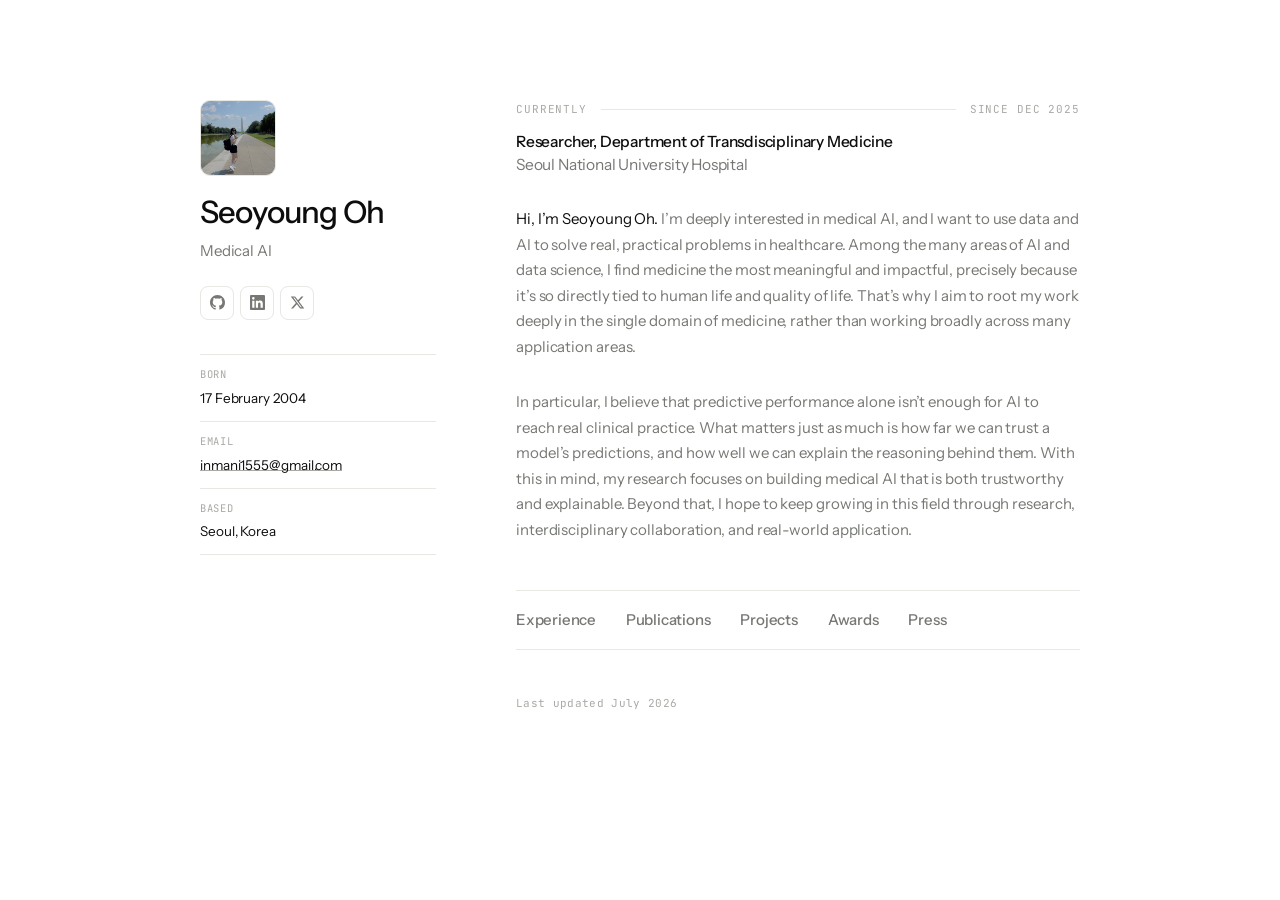
==== index.html @ 1f2a4151 "assets" ====
<!DOCTYPE html>
<html lang="en">
<head>
<meta charset="utf-8" />
<meta name="viewport" content="width=device-width, initial-scale=1" />
<title>Seoyoung Oh — Medical AI</title>
<meta name="description" content="Seoyoung Oh — Researcher in the Department of Transdisciplinary Medicine at Seoul National University Hospital, working on Healthcare and Medical AI." />
<meta name="author" content="Seoyoung Oh" />
<meta name="color-scheme" content="light dark" />
<meta name="theme-color" content="#FFFFFF" media="(prefers-color-scheme: light)" />
<meta name="theme-color" content="#0C0D0C" media="(prefers-color-scheme: dark)" />

<meta property="og:type" content="profile" />
<meta property="og:title" content="Seoyoung Oh — Medical AI" />
<meta property="og:description" content="Researcher in Transdisciplinary Medicine at Seoul National University Hospital, working on Healthcare and Medical AI." />
<meta property="og:locale" content="en_US" />
<meta name="twitter:card" content="summary" />
<meta name="twitter:title" content="Seoyoung Oh — Medical AI" />
<meta name="twitter:description" content="Researcher in Transdisciplinary Medicine at Seoul National University Hospital, working on Healthcare and Medical AI." />

<link rel="icon" href="data:image/svg+xml,%3Csvg%20xmlns='http://www.w3.org/2000/svg'%20viewBox='0%200%2032%2032'%3E%3Crect%20width='32'%20height='32'%20rx='7'%20fill='%230C0D0C'/%3E%3Ctext%20x='16'%20y='22'%20font-family='system-ui,sans-serif'%20font-size='15'%20font-weight='600'%20fill='%23EDEEEC'%20text-anchor='middle'%3ESO%3C/text%3E%3C/svg%3E" />
<link rel="preconnect" href="https://fonts.googleapis.com">
<link rel="preconnect" href="https://fonts.gstatic.com" crossorigin>
<link href="https://fonts.googleapis.com/css2?family=Instrument+Sans:wght@400;500&family=JetBrains+Mono:wght@400&display=swap" rel="stylesheet">
<link rel="stylesheet" href="assets/css/base.css">
<link rel="stylesheet" href="assets/css/home.css">
</head>
<body>

<main class="page">

  <aside class="side">
    <div class="identity fade">
      <img class="avatar" src="assets/img/profile.jpg" alt="Seoyoung Oh" width="76" height="76"
           decoding="async"
           onerror="this.onerror=null;this.replaceWith(Object.assign(document.createElement('div'),{className:'avatar mono',textContent:'SO',role:'img','ariaLabel':'Seoyoung Oh'}))" />
      <div class="who">
        <h1>Seoyoung Oh</h1>
        <p class="role">Medical AI</p>
      </div>
    </div>

    <div class="icons fade">
      <a href="https://github.com/5seoyoung" aria-label="GitHub">
        <svg viewBox="0 0 16 16" aria-hidden="true"><path d="M8 0C3.58 0 0 3.58 0 8c0 3.54 2.29 6.53 5.47 7.59.4.07.55-.17.55-.38 0-.19-.01-.82-.01-1.49-2.01.37-2.53-.49-2.69-.94-.09-.23-.48-.94-.82-1.13-.28-.15-.68-.52-.01-.53.63-.01 1.08.58 1.23.82.72 1.21 1.87.87 2.33.66.07-.52.28-.87.51-1.07-1.78-.2-3.64-.89-3.64-3.95 0-.87.31-1.59.82-2.15-.08-.2-.36-1.02.08-2.12 0 0 .67-.21 2.2.82.64-.18 1.32-.27 2-.27.68 0 1.36.09 2 .27 1.53-1.04 2.2-.82 2.2-.82.44 1.1.16 1.92.08 2.12.51.56.82 1.27.82 2.15 0 3.07-1.87 3.75-3.65 3.95.29.25.54.73.54 1.48 0 1.07-.01 1.93-.01 2.2 0 .21.15.46.55.38A8.01 8.01 0 0 0 16 8c0-4.42-3.58-8-8-8Z"/></svg>
      </a>
      <a href="https://www.linkedin.com/in/5seo0/" aria-label="LinkedIn">
        <svg viewBox="0 0 24 24" aria-hidden="true"><path d="M20.45 20.45h-3.56v-5.57c0-1.33-.02-3.04-1.85-3.04-1.85 0-2.14 1.45-2.14 2.94v5.67H9.35V9h3.41v1.56h.05c.48-.9 1.63-1.85 3.36-1.85 3.6 0 4.27 2.37 4.27 5.45v6.29ZM5.34 7.43a2.06 2.06 0 1 1 0-4.12 2.06 2.06 0 0 1 0 4.12ZM7.12 20.45H3.55V9h3.57v11.45ZM22.22 0H1.77C.79 0 0 .77 0 1.72v20.56C0 23.23.79 24 1.77 24h20.45c.98 0 1.78-.77 1.78-1.72V1.72C24 .77 23.2 0 22.22 0Z"/></svg>
      </a>
      <a href="https://x.com/5seo0_oh" aria-label="X">
        <svg viewBox="0 0 24 24" aria-hidden="true"><path d="M18.244 2.25h3.308l-7.227 8.26 8.502 11.24H16.17l-5.214-6.817L4.99 21.75H1.68l7.73-8.835L1.254 2.25H8.08l4.713 6.231 5.45-6.231Zm-1.161 17.52h1.833L7.084 4.126H5.117l11.966 15.644Z"/></svg>
      </a>
    </div>

    <dl class="details fade">
      <div><dt>Born</dt><dd>17 February 2004</dd></div>
      <div><dt>Email</dt><dd><a href="mailto:inmani1555@gmail.com">inmani1555@gmail.com</a></dd></div>
      <div><dt>Based</dt><dd>Seoul, Korea</dd></div>
    </dl>
  </aside>

  <div class="content">

  <div class="now fade">
    <div class="now-top">
      <span class="label">Currently</span>
      <span class="leader" aria-hidden="true"></span>
      <span class="when">Since Dec 2025</span>
    </div>
    <p class="now-body">
      <span class="title">Researcher, Department of Transdisciplinary Medicine</span>
      <span class="org">Seoul National University Hospital</span>
    </p>
  </div>

  <p class="bio fade"><span class="opening">Hi, I’m Seoyoung Oh.</span> I’m deeply interested in medical AI, and I want to use data and AI to solve real, practical problems in healthcare. Among the many areas of AI and data science, I find medicine the most meaningful and impactful, precisely because it’s so directly tied to human life and quality of life. That’s why I aim to root my work deeply in the single domain of medicine, rather than working broadly across many application areas.</p>

  <p class="bio fade">In particular, I believe that predictive performance alone isn’t enough for AI to reach real clinical practice. What matters just as much is how far we can trust a model’s predictions, and how well we can explain the reasoning behind them. With this in mind, my research focuses on building medical AI that is both trustworthy and explainable. Beyond that, I hope to keep growing in this field through research, interdisciplinary collaboration, and real-world application.</p>

  <nav class="sections fade">
    <a class="sec" href="experience.html">Experience</a>
    <a class="sec" href="publications.html">Publications</a>
    <a class="sec" href="projects.html">Projects</a>
    <a class="sec" href="awards.html">Awards</a>
    <a class="sec" href="press.html">Press</a>
  </nav>

  <footer class="fade">
    <span>Last updated July 2026</span>
  </footer>

  </div>

</main>

</body>
</html>
---- assets/css/base.css ----
/* ==========================================================================
   base.css — shared foundation for every page
   Design tokens (colours, fonts), reset, page layout, footer, animations.
   Change a colour or font HERE and it updates the whole site.
   ========================================================================== */

:root {
  --bg: #FFFFFF;
  --tint: #F6F6F5;
  --ink: #0C0D0C;
  --soft: #767873;
  --faint: #A8AAA5;
  --rule: #E7E7E4;

  --sans: "Instrument Sans", ui-sans-serif, system-ui, sans-serif;
  --mono: "JetBrains Mono", ui-monospace, SFMono-Regular, monospace;
}

@media (prefers-color-scheme: dark) {
  :root {
    --bg: #0C0D0C;
    --tint: #171917;
    --ink: #EDEEEC;
    --soft: #8D8F8A;
    --faint: #5C5E5A;
    --rule: #232522;
  }
}

* { box-sizing: border-box; }
html { -webkit-font-smoothing: antialiased; -moz-osx-font-smoothing: grayscale; }

body {
  margin: 0;
  background: var(--bg);
  color: var(--ink);
  font-family: var(--sans);
  font-size: 15px;
  line-height: 1.7;
  letter-spacing: -0.006em;
}

a { color: inherit; text-decoration: none; }
::selection { background: var(--ink); color: var(--bg); }

/* ---------- page layout ---------- */

.page {
  max-width: 960px;
  margin: 0 auto;
  padding: 100px 40px 72px;
  display: grid;
  grid-template-columns: 236px 1fr;
  gap: 80px;
  align-items: start;
}

.side { position: sticky; top: 100px; }
.content { min-width: 0; }

/* ---------- footer ---------- */

footer {
  margin-top: 44px;
  font-family: var(--mono);
  font-size: 11px;
  color: var(--faint);
  letter-spacing: 0.03em;
}

/* ---------- load-in animation ---------- */

.fade { opacity: 0; animation: in 700ms cubic-bezier(.22,.61,.36,1) forwards; }
.fade:nth-child(1) { animation-delay: 40ms; }
.fade:nth-child(2) { animation-delay: 90ms; }
.fade:nth-child(3) { animation-delay: 140ms; }
.fade:nth-child(4) { animation-delay: 190ms; }
.fade:nth-child(5) { animation-delay: 240ms; }
.fade:nth-child(6) { animation-delay: 290ms; }
.fade:nth-child(7) { animation-delay: 340ms; }
.fade:nth-child(8) { animation-delay: 390ms; }

@keyframes in { from { opacity: 0; transform: translateY(5px); } to { opacity: 1; transform: none; } }

@media (prefers-reduced-motion: reduce) {
  .fade { animation: none; opacity: 1; }
  * { transition-duration: 1ms !important; }
}

/* ---------- responsive: collapse to single column ---------- */

@media (max-width: 860px) {
  .page {
    grid-template-columns: 1fr;
    gap: 0;
    padding: 72px 26px 56px;
    max-width: 620px;
  }
  .side {
    position: static;
    margin-bottom: 40px;
  }
}

@media (max-width: 560px) {
  .page { padding: 56px 22px 52px; }
}
---- assets/css/home.css ----
/* ==========================================================================
   home.css — styles unique to the home page (index.html)
   Loads AFTER base.css.
   ========================================================================== */

/* ---------- identity ---------- */

.identity {
  display: flex;
  flex-direction: column;
  align-items: flex-start;
  gap: 20px;
  min-width: 0;
}

.avatar {
  width: 76px;
  height: 76px;
  flex: none;
  border-radius: 10px;
  object-fit: cover;
  /* full-body photo: bias the crop downward so feet show, not the sky */
  object-position: 50% 88%;
  background: var(--tint);
  border: 1px solid var(--rule);
  display: block;
}

.avatar.mono {
  display: grid;
  place-items: center;
  font-size: 27px;
  font-weight: 500;
  letter-spacing: -0.02em;
  color: var(--soft);
  user-select: none;
}

.who { min-width: 0; }

h1 {
  font-size: 31px;
  font-weight: 500;
  letter-spacing: -0.03em;
  line-height: 1.08;
  margin: 0;
  text-wrap: balance;
}

.role {
  margin: 9px 0 0;
  font-size: 15px;
  color: var(--soft);
  letter-spacing: -0.01em;
}

/* ---------- social icons ---------- */

.icons {
  display: flex;
  gap: 6px;
  flex: none;
  margin-top: 22px;
}

.icons a {
  width: 34px;
  height: 34px;
  display: grid;
  place-items: center;
  border: 1px solid var(--rule);
  border-radius: 8px;
  color: var(--soft);
  transition: color 150ms ease, border-color 150ms ease, background 150ms ease;
}

.icons a:hover {
  color: var(--ink);
  border-color: var(--ink);
  background: var(--tint);
}

.icons a:focus-visible { outline: 2px solid var(--ink); outline-offset: 2px; }
.icons svg { width: 15px; height: 15px; fill: currentColor; display: block; }

/* ---------- bio ---------- */

.bio {
  margin: 30px 0 0;
  color: var(--soft);
  text-wrap: pretty;
}

.bio .opening { color: var(--ink); }

/* ---------- currently / affiliation ---------- */

.now { margin: 0; }

.now-top {
  display: flex;
  align-items: center;
  gap: 14px;
}

.now-top .label,
.now-top .when {
  font-family: var(--mono);
  font-size: 11px;
  letter-spacing: 0.08em;
  text-transform: uppercase;
  color: var(--faint);
  white-space: nowrap;
}

.now-top .leader {
  flex: 1;
  height: 1px;
  background: var(--rule);
}

.now-body {
  margin: 11px 0 0;
  font-size: 15.5px;
  line-height: 1.5;
  letter-spacing: -0.012em;
}

.now-body .title { font-weight: 500; }
.now-body .org { display: block; color: var(--soft); }

/* ---------- section nav ---------- */

.sections {
  margin: 48px 0 0;
  padding: 16px 0;
  border-top: 1px solid var(--rule);
  border-bottom: 1px solid var(--rule);
  display: flex;
  flex-wrap: wrap;
  gap: 8px 30px;
}

.sec {
  font-size: 15px;
  font-weight: 500;
  letter-spacing: -0.014em;
  color: var(--soft);
  background-image: linear-gradient(var(--ink), var(--ink));
  background-repeat: no-repeat;
  background-position: 0 100%;
  background-size: 0% 1px;
  transition: color 150ms ease, background-size 240ms cubic-bezier(.22,.61,.36,1);
}

.sec:hover { color: var(--ink); background-size: 100% 1px; }
.sec:focus-visible { outline: 2px solid var(--ink); outline-offset: 3px; }

/* ---------- details list ---------- */

.details {
  margin: 34px 0 0;
  font-size: 13.5px;
}

.details > div {
  padding: 11px 0;
  border-top: 1px solid var(--rule);
}
.details > div:last-child { border-bottom: 1px solid var(--rule); }

.details dt {
  font-family: var(--mono);
  font-size: 10.5px;
  letter-spacing: 0.06em;
  text-transform: uppercase;
  color: var(--faint);
}

.details dd {
  margin: 3px 0 0;
  color: var(--ink);
}

.details dd .note { color: var(--faint); }

.details dd a {
  background-image: linear-gradient(var(--faint), var(--faint));
  background-repeat: no-repeat;
  background-position: 0 92%;
  background-size: 100% 1px;
  transition: background-size 180ms ease;
}
.details dd a:hover { background-size: 0% 1px; }

/* ---------- responsive ---------- */

@media (max-width: 860px) {
  .side { padding-bottom: 36px; border-bottom: 1px solid var(--rule); }
  .identity { flex-direction: row; align-items: center; gap: 16px; }
  .avatar { width: 64px; height: 64px; }
  .avatar.mono { font-size: 23px; }
  h1 { font-size: 30px; }
  .icons { margin-top: 22px; }
  .details { max-width: 360px; }
}

@media (max-width: 560px) {
  h1 { font-size: 28px; }
  .avatar { width: 58px; height: 58px; }
  .sections { gap: 8px 22px; }
}
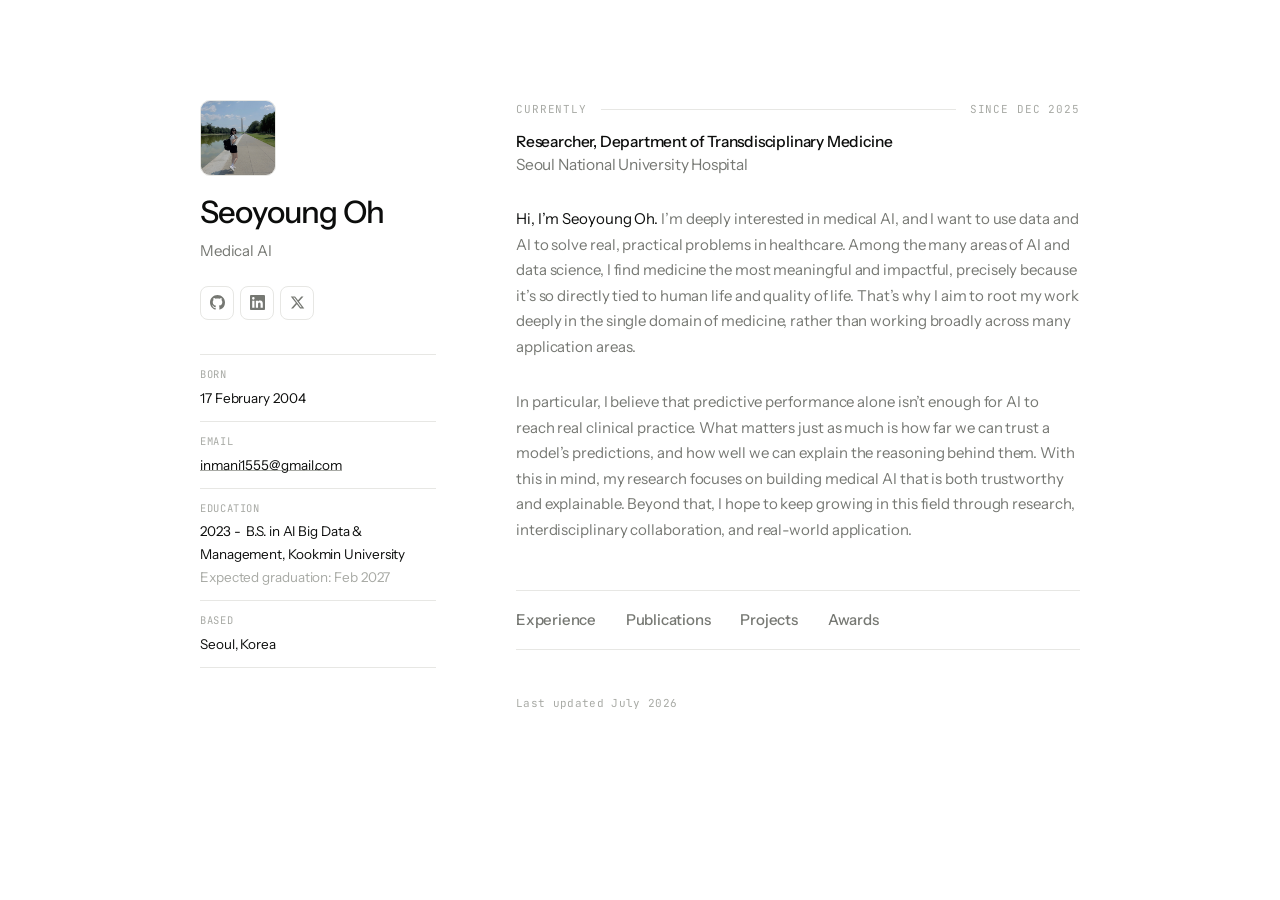
==== commit 57bc9e92: "assets_css" ====
--- a/index.html
+++ b/index.html
@@ -3,19 +3,19 @@
 <head>
 <meta charset="utf-8" />
 <meta name="viewport" content="width=device-width, initial-scale=1" />
-<title>Seoyoung Oh — Medical AI</title>
-<meta name="description" content="Seoyoung Oh — Researcher in the Department of Transdisciplinary Medicine at Seoul National University Hospital, working on Healthcare and Medical AI." />
+<title>Seoyoung Oh - Medical AI</title>
+<meta name="description" content="Seoyoung Oh - Researcher in the Department of Transdisciplinary Medicine at Seoul National University Hospital, working on Healthcare and Medical AI." />
 <meta name="author" content="Seoyoung Oh" />
 <meta name="color-scheme" content="light dark" />
 <meta name="theme-color" content="#FFFFFF" media="(prefers-color-scheme: light)" />
 <meta name="theme-color" content="#0C0D0C" media="(prefers-color-scheme: dark)" />
 
 <meta property="og:type" content="profile" />
-<meta property="og:title" content="Seoyoung Oh — Medical AI" />
+<meta property="og:title" content="Seoyoung Oh - Medical AI" />
 <meta property="og:description" content="Researcher in Transdisciplinary Medicine at Seoul National University Hospital, working on Healthcare and Medical AI." />
 <meta property="og:locale" content="en_US" />
 <meta name="twitter:card" content="summary" />
-<meta name="twitter:title" content="Seoyoung Oh — Medical AI" />
+<meta name="twitter:title" content="Seoyoung Oh - Medical AI" />
 <meta name="twitter:description" content="Researcher in Transdisciplinary Medicine at Seoul National University Hospital, working on Healthcare and Medical AI." />
 
 <link rel="icon" href="data:image/svg+xml,%3Csvg%20xmlns='http://www.w3.org/2000/svg'%20viewBox='0%200%2032%2032'%3E%3Crect%20width='32'%20height='32'%20rx='7'%20fill='%230C0D0C'/%3E%3Ctext%20x='16'%20y='22'%20font-family='system-ui,sans-serif'%20font-size='15'%20font-weight='600'%20fill='%23EDEEEC'%20text-anchor='middle'%3ESO%3C/text%3E%3C/svg%3E" />
@@ -55,6 +55,7 @@
     <dl class="details fade">
       <div><dt>Born</dt><dd>17 February 2004</dd></div>
       <div><dt>Email</dt><dd><a href="mailto:inmani1555@gmail.com">inmani1555@gmail.com</a></dd></div>
+      <div><dt>Education</dt><dd>2023 - &nbsp;B.S. in AI Big Data &amp; Management, Kookmin University<br><span class="note">Expected graduation: Feb 2027</span></dd></div>
       <div><dt>Based</dt><dd>Seoul, Korea</dd></div>
     </dl>
   </aside>
@@ -82,7 +83,6 @@
     <a class="sec" href="publications.html">Publications</a>
     <a class="sec" href="projects.html">Projects</a>
     <a class="sec" href="awards.html">Awards</a>
-    <a class="sec" href="press.html">Press</a>
   </nav>
 
   <footer class="fade">
--- a/assets/css/base.css
+++ b/assets/css/base.css
@@ -1,5 +1,5 @@
 /* ==========================================================================
-   base.css — shared foundation for every page
+   base.css - shared foundation for every page
    Design tokens (colours, fonts), reset, page layout, footer, animations.
    Change a colour or font HERE and it updates the whole site.
    ========================================================================== */
--- a/assets/css/home.css
+++ b/assets/css/home.css
@@ -1,5 +1,5 @@
 /* ==========================================================================
-   home.css — styles unique to the home page (index.html)
+   home.css - styles unique to the home page (index.html)
    Loads AFTER base.css.
    ========================================================================== */
 
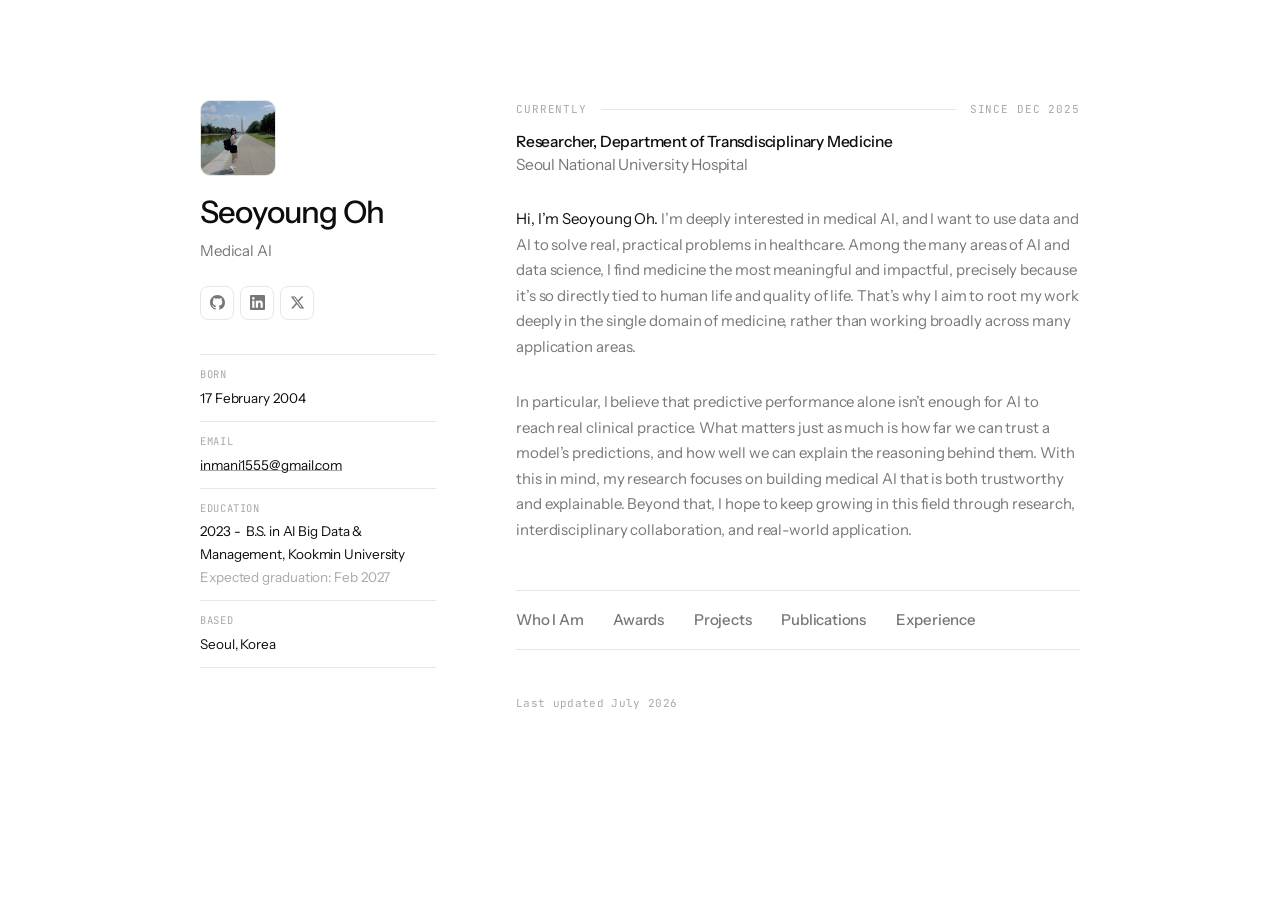
==== commit 4141db96: "html set" ====
--- a/index.html
+++ b/index.html
@@ -79,10 +79,11 @@
   <p class="bio fade">In particular, I believe that predictive performance alone isn’t enough for AI to reach real clinical practice. What matters just as much is how far we can trust a model’s predictions, and how well we can explain the reasoning behind them. With this in mind, my research focuses on building medical AI that is both trustworthy and explainable. Beyond that, I hope to keep growing in this field through research, interdisciplinary collaboration, and real-world application.</p>
 
   <nav class="sections fade">
+    <a class="sec" href="about.html">Who I Am</a>
+    <a class="sec" href="awards.html">Awards</a>
+    <a class="sec" href="projects.html">Projects</a>
+    <a class="sec" href="publications.html">Publications</a>
     <a class="sec" href="experience.html">Experience</a>
-    <a class="sec" href="publications.html">Publications</a>
-    <a class="sec" href="projects.html">Projects</a>
-    <a class="sec" href="awards.html">Awards</a>
   </nav>
 
   <footer class="fade">
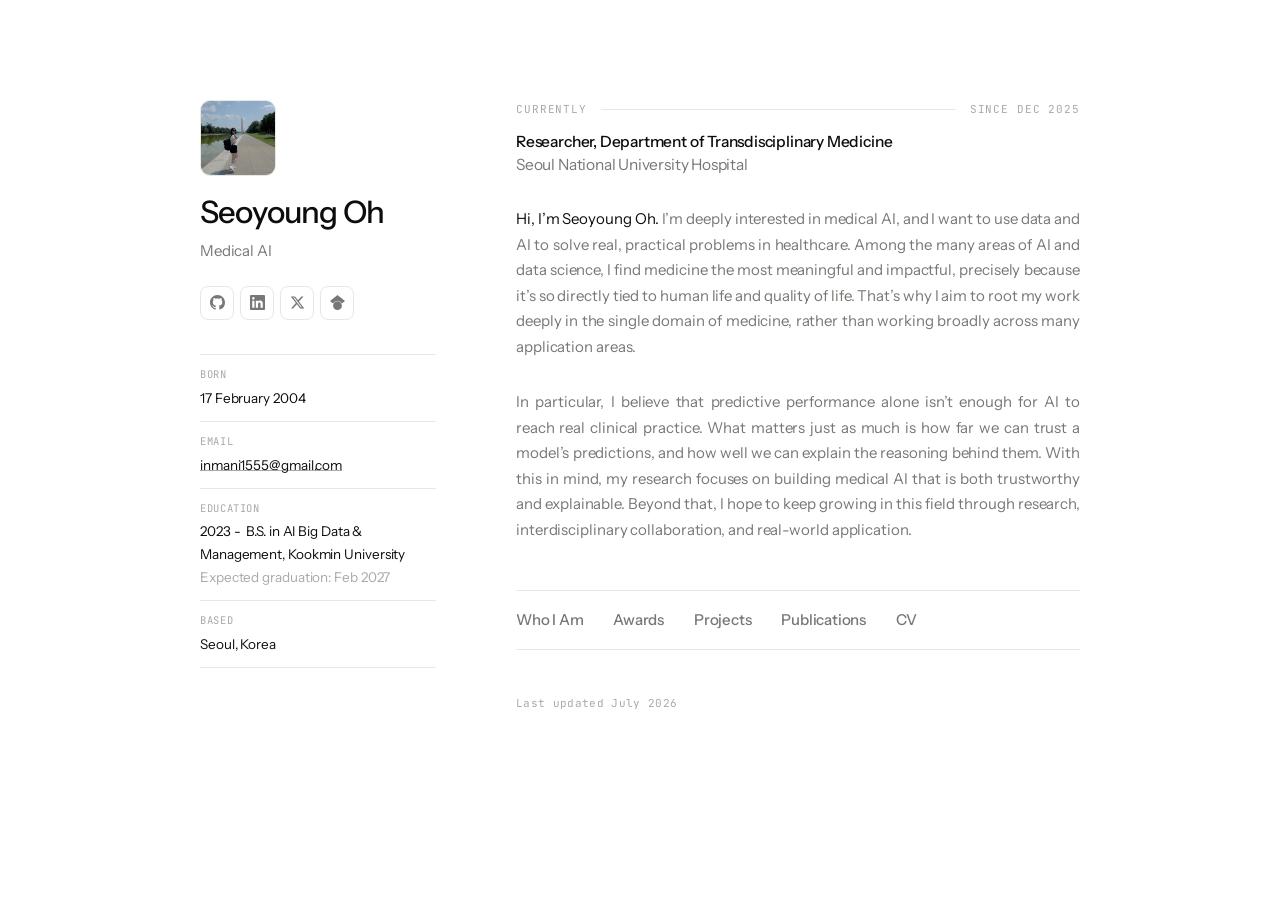
==== commit 86f3f559: "Rebuild site: multi-page nav, Who I Am essay, projects, awards, CV - Add section pages (about/awards" ====
--- a/index.html
+++ b/index.html
@@ -50,6 +50,9 @@
       <a href="https://x.com/5seo0_oh" aria-label="X">
         <svg viewBox="0 0 24 24" aria-hidden="true"><path d="M18.244 2.25h3.308l-7.227 8.26 8.502 11.24H16.17l-5.214-6.817L4.99 21.75H1.68l7.73-8.835L1.254 2.25H8.08l4.713 6.231 5.45-6.231Zm-1.161 17.52h1.833L7.084 4.126H5.117l11.966 15.644Z"/></svg>
       </a>
+      <a href="https://scholar.google.com/citations?user=7uniuWMAAAAJ&hl=ko" aria-label="Google Scholar">
+        <svg viewBox="0 0 24 24" aria-hidden="true"><path d="M12 24a7 7 0 1 1 0-14 7 7 0 0 1 0 14zm0-24L0 9.5l4.838 3.94A8 8 0 0 1 12 9a8 8 0 0 1 7.162 4.44L24 9.5z"/></svg>
+      </a>
     </div>
 
     <dl class="details fade">
@@ -83,7 +86,7 @@
     <a class="sec" href="awards.html">Awards</a>
     <a class="sec" href="projects.html">Projects</a>
     <a class="sec" href="publications.html">Publications</a>
-    <a class="sec" href="experience.html">Experience</a>
+    <a class="sec" href="assets/pdf/SeoyoungOh_CV.pdf" target="_blank" rel="noopener">CV</a>
   </nav>
 
   <footer class="fade">
--- a/assets/css/home.css
+++ b/assets/css/home.css
@@ -88,7 +88,7 @@
 .bio {
   margin: 30px 0 0;
   color: var(--soft);
-  text-wrap: pretty;
+  text-align: justify;
 }
 
 .bio .opening { color: var(--ink); }
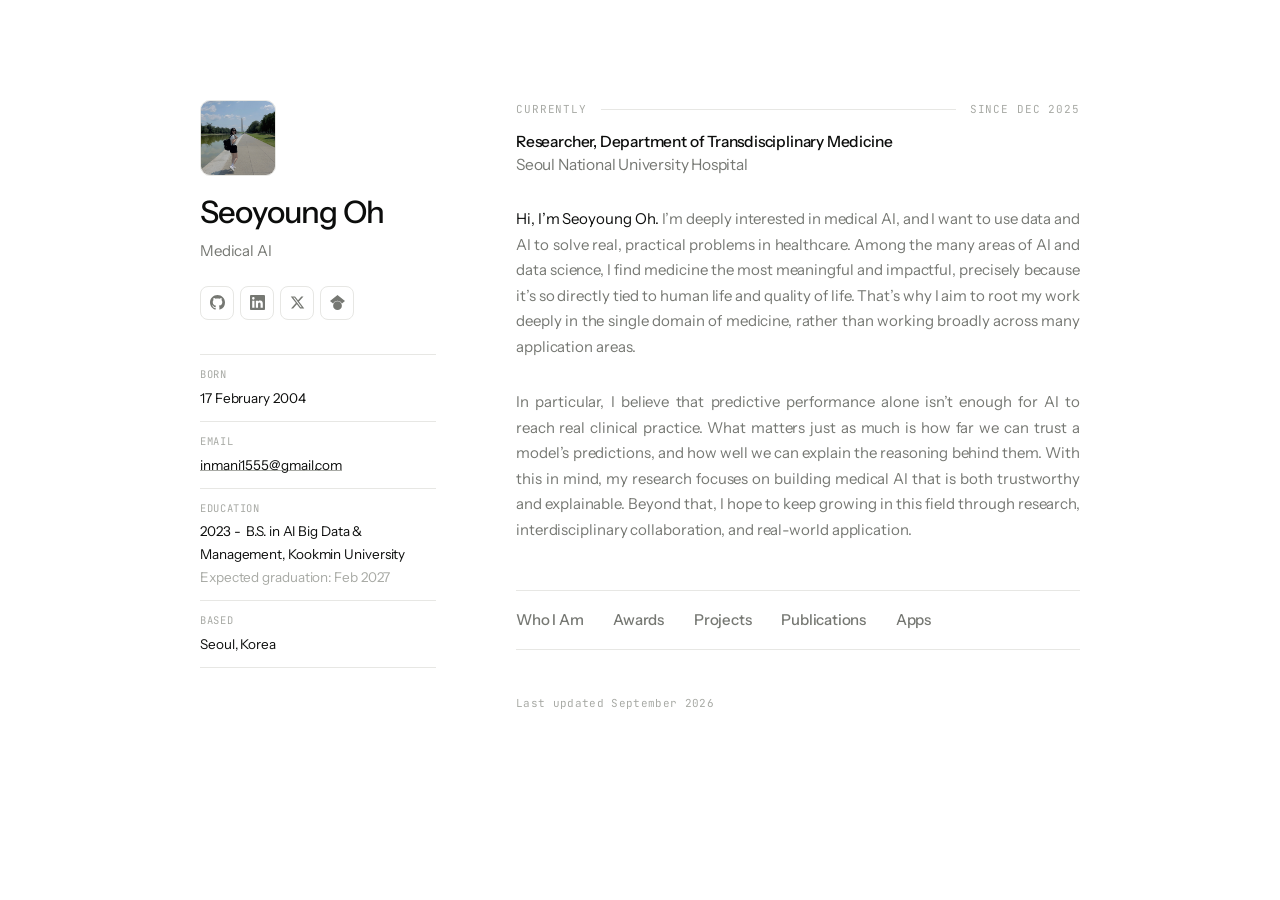
==== commit 93dfef02: "Replace CV with Apps section, add Onmom Remove the CV link from every nav and drop the CV PDF. Add a" ====
--- a/index.html
+++ b/index.html
@@ -86,11 +86,11 @@
     <a class="sec" href="awards.html">Awards</a>
     <a class="sec" href="projects.html">Projects</a>
     <a class="sec" href="publications.html">Publications</a>
-    <a class="sec" href="assets/pdf/SeoyoungOh_CV.pdf" target="_blank" rel="noopener">CV</a>
+    <a class="sec" href="apps.html">Apps</a>
   </nav>
 
   <footer class="fade">
-    <span>Last updated July 2026</span>
+    <span>Last updated September 2026</span>
   </footer>
 
   </div>
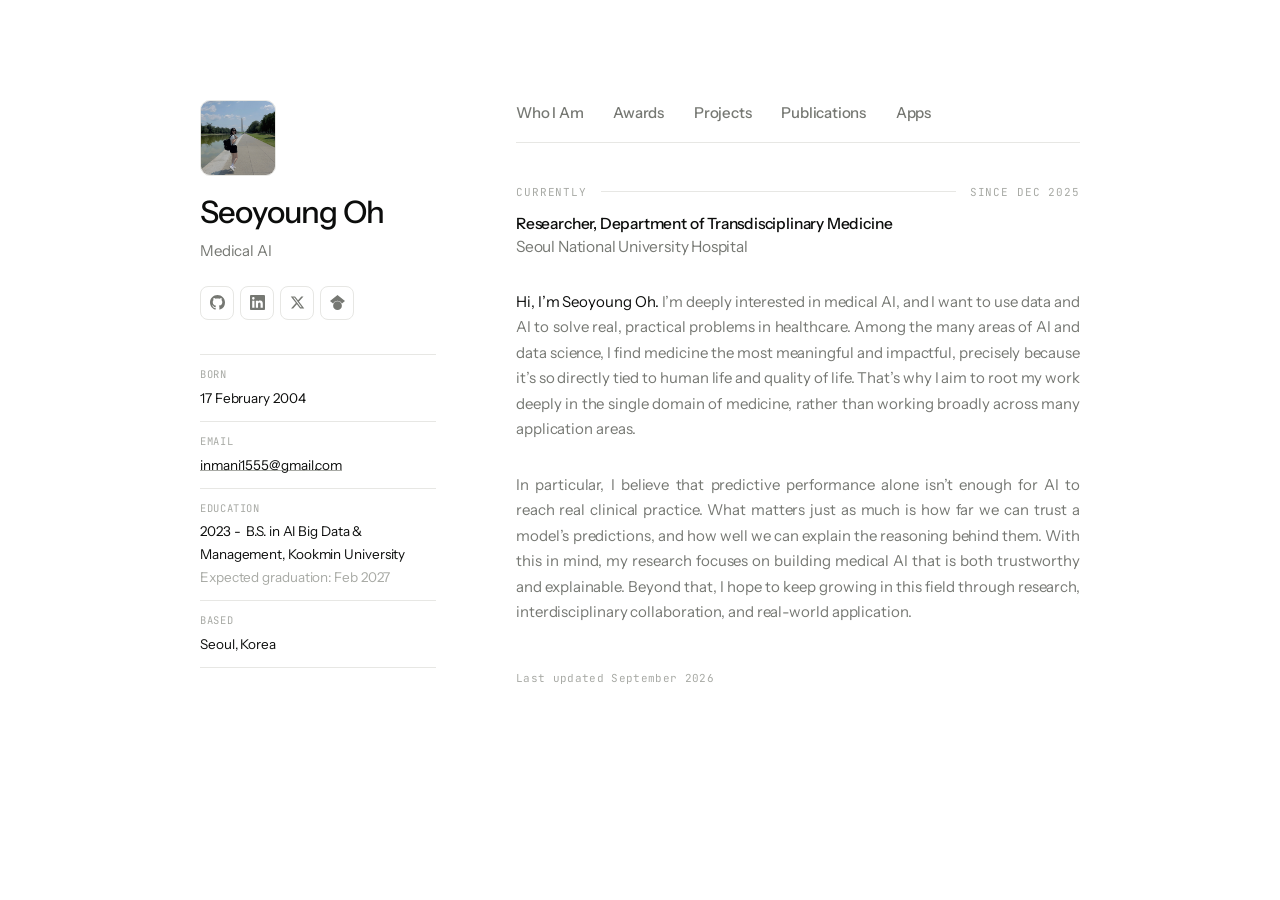
==== commit 342675c7: "Move section nav above the Currently block on home Co-Authored-By: Claude Opus 5 (1M context) <norep" ====
--- a/index.html
+++ b/index.html
@@ -65,6 +65,14 @@
 
   <div class="content">
 
+  <nav class="sections fade">
+    <a class="sec" href="about.html">Who I Am</a>
+    <a class="sec" href="awards.html">Awards</a>
+    <a class="sec" href="projects.html">Projects</a>
+    <a class="sec" href="publications.html">Publications</a>
+    <a class="sec" href="apps.html">Apps</a>
+  </nav>
+
   <div class="now fade">
     <div class="now-top">
       <span class="label">Currently</span>
@@ -81,13 +89,6 @@
 
   <p class="bio fade">In particular, I believe that predictive performance alone isn’t enough for AI to reach real clinical practice. What matters just as much is how far we can trust a model’s predictions, and how well we can explain the reasoning behind them. With this in mind, my research focuses on building medical AI that is both trustworthy and explainable. Beyond that, I hope to keep growing in this field through research, interdisciplinary collaboration, and real-world application.</p>
 
-  <nav class="sections fade">
-    <a class="sec" href="about.html">Who I Am</a>
-    <a class="sec" href="awards.html">Awards</a>
-    <a class="sec" href="projects.html">Projects</a>
-    <a class="sec" href="publications.html">Publications</a>
-    <a class="sec" href="apps.html">Apps</a>
-  </nav>
 
   <footer class="fade">
     <span>Last updated September 2026</span>
--- a/assets/css/home.css
+++ b/assets/css/home.css
@@ -95,7 +95,7 @@
 
 /* ---------- currently / affiliation ---------- */
 
-.now { margin: 0; }
+.now { margin: 40px 0 0; }
 
 .now-top {
   display: flex;
@@ -132,9 +132,8 @@
 /* ---------- section nav ---------- */
 
 .sections {
-  margin: 48px 0 0;
-  padding: 16px 0;
-  border-top: 1px solid var(--rule);
+  margin: 0;
+  padding: 0 0 16px;
   border-bottom: 1px solid var(--rule);
   display: flex;
   flex-wrap: wrap;
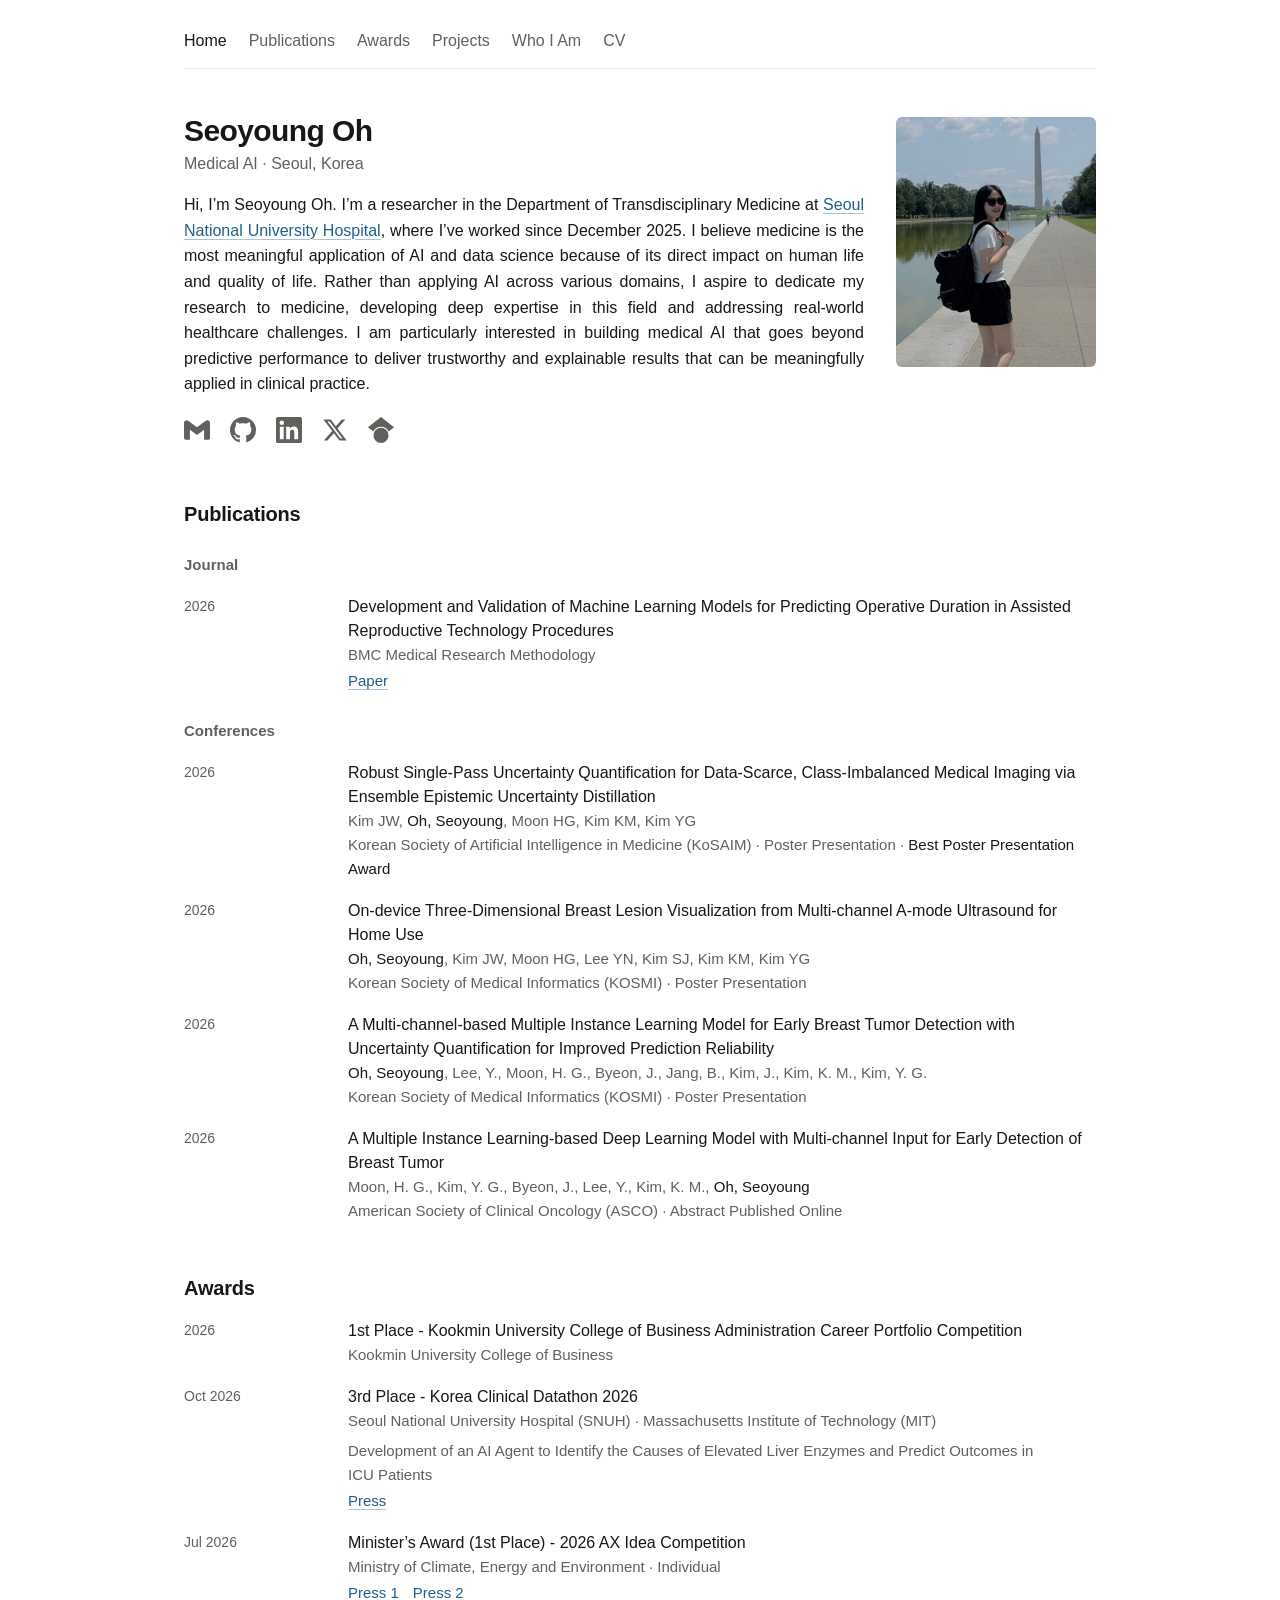
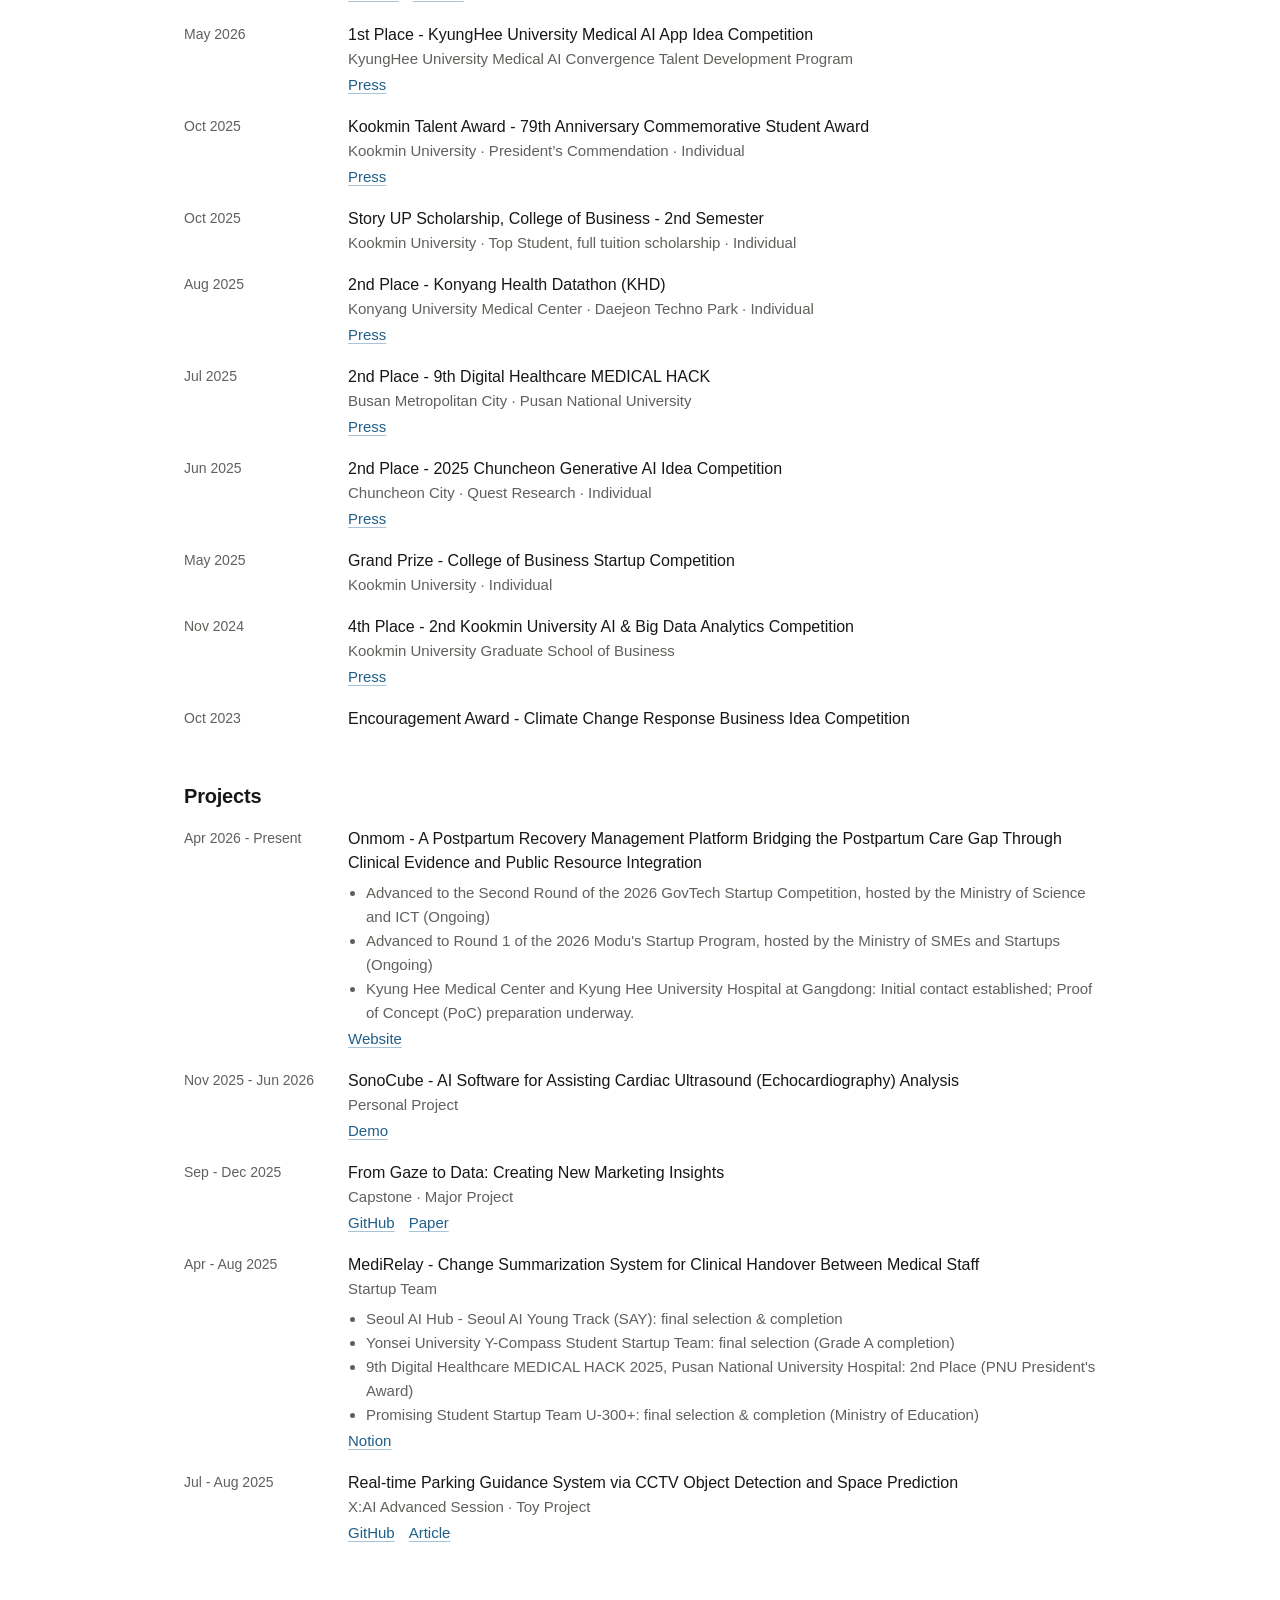
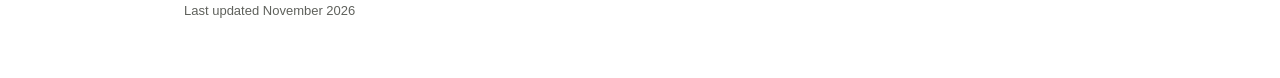
==== commit ae73c958: "Redesign site as a single page and add conferences and CV Merge publications, awards, and projects i" ====
--- a/index.html
+++ b/index.html
@@ -19,9 +19,6 @@
 <meta name="twitter:description" content="Researcher in Transdisciplinary Medicine at Seoul National University Hospital, working on Healthcare and Medical AI." />
 
 <link rel="icon" href="data:image/svg+xml,%3Csvg%20xmlns='http://www.w3.org/2000/svg'%20viewBox='0%200%2032%2032'%3E%3Crect%20width='32'%20height='32'%20rx='7'%20fill='%230C0D0C'/%3E%3Ctext%20x='16'%20y='22'%20font-family='system-ui,sans-serif'%20font-size='15'%20font-weight='600'%20fill='%23EDEEEC'%20text-anchor='middle'%3ESO%3C/text%3E%3C/svg%3E" />
-<link rel="preconnect" href="https://fonts.googleapis.com">
-<link rel="preconnect" href="https://fonts.gstatic.com" crossorigin>
-<link href="https://fonts.googleapis.com/css2?family=Instrument+Sans:wght@400;500&family=JetBrains+Mono:wght@400&display=swap" rel="stylesheet">
 <link rel="stylesheet" href="assets/css/base.css">
 <link rel="stylesheet" href="assets/css/home.css">
 </head>
@@ -29,18 +26,26 @@
 
 <main class="page">
 
-  <aside class="side">
-    <div class="identity fade">
-      <img class="avatar" src="assets/img/profile.jpg" alt="Seoyoung Oh" width="76" height="76"
-           decoding="async"
-           onerror="this.onerror=null;this.replaceWith(Object.assign(document.createElement('div'),{className:'avatar mono',textContent:'SO',role:'img','ariaLabel':'Seoyoung Oh'}))" />
-      <div class="who">
-        <h1>Seoyoung Oh</h1>
-        <p class="role">Medical AI</p>
-      </div>
-    </div>
-
-    <div class="icons fade">
+  <nav class="top">
+    <a href="index.html" aria-current="page">Home</a>
+    <a href="#publications">Publications</a>
+    <a href="#awards">Awards</a>
+    <a href="#projects">Projects</a>
+    <a href="about.html">Who I Am</a>
+    <a href="assets/pdf/SEOYOUNGOH_CV.pdf" target="_blank" rel="noopener">CV</a>
+  </nav>
+
+  <section class="intro">
+    <img class="portrait" src="assets/img/profile-crop.jpg" alt="Seoyoung Oh" width="200" height="250" decoding="async" />
+    <h1>Seoyoung Oh</h1>
+    <p class="role">Medical AI · Seoul, Korea</p>
+
+    <p>Hi, I’m Seoyoung Oh. I’m a researcher in the Department of Transdisciplinary Medicine at <a href="https://www.snuh.org" target="_blank" rel="noopener">Seoul National University Hospital</a>, where I’ve worked since December 2025. I believe medicine is the most meaningful application of AI and data science because of its direct impact on human life and quality of life. Rather than applying AI across various domains, I aspire to dedicate my research to medicine, developing deep expertise in this field and addressing real-world healthcare challenges. I am particularly interested in building medical AI that goes beyond predictive performance to deliver trustworthy and explainable results that can be meaningfully applied in clinical practice.</p>
+
+    <div class="links">
+      <a href="mailto:inmani1555@gmail.com" aria-label="Email">
+        <svg viewBox="0 0 24 24" aria-hidden="true"><path d="M24 5.457v13.909c0 .904-.732 1.636-1.636 1.636h-3.819V11.73L12 16.64l-6.545-4.91v9.273H1.636A1.636 1.636 0 0 1 0 19.366V5.457c0-2.023 2.309-3.178 3.927-1.964L5.455 4.64 12 9.548l6.545-4.91 1.528-1.145C21.69 2.28 24 3.434 24 5.457z"/></svg>
+      </a>
       <a href="https://github.com/5seoyoung" aria-label="GitHub">
         <svg viewBox="0 0 16 16" aria-hidden="true"><path d="M8 0C3.58 0 0 3.58 0 8c0 3.54 2.29 6.53 5.47 7.59.4.07.55-.17.55-.38 0-.19-.01-.82-.01-1.49-2.01.37-2.53-.49-2.69-.94-.09-.23-.48-.94-.82-1.13-.28-.15-.68-.52-.01-.53.63-.01 1.08.58 1.23.82.72 1.21 1.87.87 2.33.66.07-.52.28-.87.51-1.07-1.78-.2-3.64-.89-3.64-3.95 0-.87.31-1.59.82-2.15-.08-.2-.36-1.02.08-2.12 0 0 .67-.21 2.2.82.64-.18 1.32-.27 2-.27.68 0 1.36.09 2 .27 1.53-1.04 2.2-.82 2.2-.82.44 1.1.16 1.92.08 2.12.51.56.82 1.27.82 2.15 0 3.07-1.87 3.75-3.65 3.95.29.25.54.73.54 1.48 0 1.07-.01 1.93-.01 2.2 0 .21.15.46.55.38A8.01 8.01 0 0 0 16 8c0-4.42-3.58-8-8-8Z"/></svg>
       </a>
@@ -54,47 +59,262 @@
         <svg viewBox="0 0 24 24" aria-hidden="true"><path d="M12 24a7 7 0 1 1 0-14 7 7 0 0 1 0 14zm0-24L0 9.5l4.838 3.94A8 8 0 0 1 12 9a8 8 0 0 1 7.162 4.44L24 9.5z"/></svg>
       </a>
     </div>
-
-    <dl class="details fade">
-      <div><dt>Born</dt><dd>17 February 2004</dd></div>
-      <div><dt>Email</dt><dd><a href="mailto:inmani1555@gmail.com">inmani1555@gmail.com</a></dd></div>
-      <div><dt>Education</dt><dd>2023 - &nbsp;B.S. in AI Big Data &amp; Management, Kookmin University<br><span class="note">Expected graduation: Feb 2027</span></dd></div>
-      <div><dt>Based</dt><dd>Seoul, Korea</dd></div>
-    </dl>
-  </aside>
-
-  <div class="content">
-
-  <nav class="sections fade">
-    <a class="sec" href="about.html">Who I Am</a>
-    <a class="sec" href="awards.html">Awards</a>
-    <a class="sec" href="projects.html">Projects</a>
-    <a class="sec" href="publications.html">Publications</a>
-    <a class="sec" href="apps.html">Apps</a>
-  </nav>
-
-  <div class="now fade">
-    <div class="now-top">
-      <span class="label">Currently</span>
-      <span class="leader" aria-hidden="true"></span>
-      <span class="when">Since Dec 2025</span>
-    </div>
-    <p class="now-body">
-      <span class="title">Researcher, Department of Transdisciplinary Medicine</span>
-      <span class="org">Seoul National University Hospital</span>
-    </p>
-  </div>
-
-  <p class="bio fade"><span class="opening">Hi, I’m Seoyoung Oh.</span> I’m deeply interested in medical AI, and I want to use data and AI to solve real, practical problems in healthcare. Among the many areas of AI and data science, I find medicine the most meaningful and impactful, precisely because it’s so directly tied to human life and quality of life. That’s why I aim to root my work deeply in the single domain of medicine, rather than working broadly across many application areas.</p>
-
-  <p class="bio fade">In particular, I believe that predictive performance alone isn’t enough for AI to reach real clinical practice. What matters just as much is how far we can trust a model’s predictions, and how well we can explain the reasoning behind them. With this in mind, my research focuses on building medical AI that is both trustworthy and explainable. Beyond that, I hope to keep growing in this field through research, interdisciplinary collaboration, and real-world application.</p>
-
-
-  <footer class="fade">
-    <span>Last updated September 2026</span>
+  </section>
+
+  <section class="block" id="publications">
+    <h2>Publications</h2>
+
+    <h3 class="block-sub">Journal</h3>
+
+    <article class="entry">
+      <span class="when">2026</span>
+      <div>
+        <h4 class="entry-title">Development and Validation of Machine Learning Models for Predicting Operative Duration in Assisted Reproductive Technology Procedures</h4>
+        <p class="entry-org">BMC Medical Research Methodology</p>
+        <p class="entry-links">
+          <a href="https://link.springer.com/article/10.1186/s12874-026-02791-7" target="_blank" rel="noopener">Paper</a>
+        </p>
+      </div>
+    </article>
+
+    <h3 class="block-sub">Conferences</h3>
+
+    <article class="entry">
+      <span class="when">2026</span>
+      <div>
+        <h4 class="entry-title">Robust Single-Pass Uncertainty Quantification for Data-Scarce, Class-Imbalanced Medical Imaging via Ensemble Epistemic Uncertainty Distillation</h4>
+        <p class="entry-org">Kim JW, <strong>Oh, Seoyoung</strong>, Moon HG, Kim KM, Kim YG</p>
+        <p class="entry-org">Korean Society of Artificial Intelligence in Medicine (KoSAIM) · Poster Presentation · <strong>Best Poster Presentation Award</strong></p>
+      </div>
+    </article>
+
+    <article class="entry">
+      <span class="when">2026</span>
+      <div>
+        <h4 class="entry-title">On-device Three-Dimensional Breast Lesion Visualization from Multi-channel A-mode Ultrasound for Home Use</h4>
+        <p class="entry-org"><strong>Oh, Seoyoung</strong>, Kim JW, Moon HG, Lee YN, Kim SJ, Kim KM, Kim YG</p>
+        <p class="entry-org">Korean Society of Medical Informatics (KOSMI) · Poster Presentation</p>
+      </div>
+    </article>
+
+    <article class="entry">
+      <span class="when">2026</span>
+      <div>
+        <h4 class="entry-title">A Multi-channel-based Multiple Instance Learning Model for Early Breast Tumor Detection with Uncertainty Quantification for Improved Prediction Reliability</h4>
+        <p class="entry-org"><strong>Oh, Seoyoung</strong>, Lee, Y., Moon, H. G., Byeon, J., Jang, B., Kim, J., Kim, K. M., Kim, Y. G.</p>
+        <p class="entry-org">Korean Society of Medical Informatics (KOSMI) · Poster Presentation</p>
+      </div>
+    </article>
+
+    <article class="entry">
+      <span class="when">2026</span>
+      <div>
+        <h4 class="entry-title">A Multiple Instance Learning-based Deep Learning Model with Multi-channel Input for Early Detection of Breast Tumor</h4>
+        <p class="entry-org">Moon, H. G., Kim, Y. G., Byeon, J., Lee, Y., Kim, K. M., <strong>Oh, Seoyoung</strong></p>
+        <p class="entry-org">American Society of Clinical Oncology (ASCO) · Abstract Published Online</p>
+      </div>
+    </article>
+  </section>
+
+  <section class="block" id="awards">
+    <h2>Awards</h2>
+
+    <article class="entry">
+      <span class="when">2026</span>
+      <div>
+        <h3 class="entry-title">1st Place - Kookmin University College of Business Administration Career Portfolio Competition</h3>
+        <p class="entry-org">Kookmin University College of Business</p>
+      </div>
+    </article>
+
+    <article class="entry">
+      <span class="when">Oct 2026</span>
+      <div>
+        <h3 class="entry-title">3rd Place - Korea Clinical Datathon 2026</h3>
+        <p class="entry-org">Seoul National University Hospital (SNUH) · Massachusetts Institute of Technology (MIT)</p>
+        <p class="entry-desc">Development of an AI Agent to Identify the Causes of Elevated Liver Enzymes and Predict Outcomes in ICU Patients</p>
+        <p class="entry-links">
+          <a href="https://www.nursenews.co.kr/news/articleView.html?idxno=45310" target="_blank" rel="noopener">Press</a>
+        </p>
+      </div>
+    </article>
+
+    <article class="entry">
+      <span class="when">Jul 2026</span>
+      <div>
+        <h3 class="entry-title">Minister’s Award (1st Place) - 2026 AX Idea Competition</h3>
+        <p class="entry-org">Ministry of Climate, Energy and Environment · Individual</p>
+        <p class="entry-links">
+          <a href="https://www.etnews.com/20260705000007" target="_blank" rel="noopener">Press 1</a>
+          <a href="https://www.netzeronews.kr/news/articleView.html?idxno=5811" target="_blank" rel="noopener">Press 2</a>
+        </p>
+      </div>
+    </article>
+
+    <article class="entry">
+      <span class="when">May 2026</span>
+      <div>
+        <h3 class="entry-title">1st Place - KyungHee University Medical AI App Idea Competition</h3>
+        <p class="entry-org">KyungHee University Medical AI Convergence Talent Development Program</p>
+        <p class="entry-links">
+          <a href="https://aim.khu.ac.kr/board/event.php?ptype=view&idx=75&page=1&code=event" target="_blank" rel="noopener">Press</a>
+        </p>
+      </div>
+    </article>
+
+    <article class="entry">
+      <span class="when">Oct 2025</span>
+      <div>
+        <h3 class="entry-title">Kookmin Talent Award - 79th Anniversary Commemorative Student Award</h3>
+        <p class="entry-org">Kookmin University · President’s Commendation · Individual</p>
+        <p class="entry-links">
+          <a href="https://www.hani.co.kr/arti/economy/biznews/1224434.html" target="_blank" rel="noopener">Press</a>
+        </p>
+      </div>
+    </article>
+
+    <article class="entry">
+      <span class="when">Oct 2025</span>
+      <div>
+        <h3 class="entry-title">Story UP Scholarship, College of Business - 2nd Semester</h3>
+        <p class="entry-org">Kookmin University · Top Student, full tuition scholarship · Individual</p>
+      </div>
+    </article>
+
+    <article class="entry">
+      <span class="when">Aug 2025</span>
+      <div>
+        <h3 class="entry-title">2nd Place - Konyang Health Datathon (KHD)</h3>
+        <p class="entry-org">Konyang University Medical Center · Daejeon Techno Park · Individual</p>
+        <p class="entry-links">
+          <a href="https://www.docdocdoc.co.kr/news/articleView.html?idxno=3031407" target="_blank" rel="noopener">Press</a>
+        </p>
+      </div>
+    </article>
+
+    <article class="entry">
+      <span class="when">Jul 2025</span>
+      <div>
+        <h3 class="entry-title">2nd Place - 9th Digital Healthcare MEDICAL HACK</h3>
+        <p class="entry-org">Busan Metropolitan City · Pusan National University</p>
+        <p class="entry-links">
+          <a href="https://www.medworld.co.kr/news/articleView.html?idxno=248661" target="_blank" rel="noopener">Press</a>
+        </p>
+      </div>
+    </article>
+
+    <article class="entry">
+      <span class="when">Jun 2025</span>
+      <div>
+        <h3 class="entry-title">2nd Place - 2025 Chuncheon Generative AI Idea Competition</h3>
+        <p class="entry-org">Chuncheon City · Quest Research · Individual</p>
+        <p class="entry-links">
+          <a href="https://www.seoulilbo.com/news/articleView.html?idxno=751588" target="_blank" rel="noopener">Press</a>
+        </p>
+      </div>
+    </article>
+
+    <article class="entry">
+      <span class="when">May 2025</span>
+      <div>
+        <h3 class="entry-title">Grand Prize - College of Business Startup Competition</h3>
+        <p class="entry-org">Kookmin University · Individual</p>
+      </div>
+    </article>
+
+    <article class="entry">
+      <span class="when">Nov 2024</span>
+      <div>
+        <h3 class="entry-title">4th Place - 2nd Kookmin University AI &amp; Big Data Analytics Competition</h3>
+        <p class="entry-org">Kookmin University Graduate School of Business</p>
+        <p class="entry-links">
+          <a href="https://www.hani.co.kr/arti/economy/biznews/1173668.html" target="_blank" rel="noopener">Press</a>
+        </p>
+      </div>
+    </article>
+
+    <article class="entry">
+      <span class="when">Oct 2023</span>
+      <div>
+        <h3 class="entry-title">Encouragement Award - Climate Change Response Business Idea Competition</h3>
+      </div>
+    </article>
+  </section>
+
+  <section class="block" id="projects">
+    <h2>Projects</h2>
+
+    <article class="entry">
+      <span class="when">Apr 2026 - Present</span>
+      <div>
+        <h3 class="entry-title">Onmom - A Postpartum Recovery Management Platform Bridging the Postpartum Care Gap Through Clinical Evidence and Public Resource Integration</h3>
+        <ul class="entry-list">
+          <li>Advanced to the Second Round of the 2026 GovTech Startup Competition, hosted by the Ministry of Science and ICT (Ongoing)</li>
+          <li>Advanced to Round 1 of the 2026 Modu's Startup Program, hosted by the Ministry of SMEs and Startups (Ongoing)</li>
+          <li>Kyung Hee Medical Center and Kyung Hee University Hospital at Gangdong: Initial contact established; Proof of Concept (PoC) preparation underway.</li>
+        </ul>
+        <p class="entry-links">
+          <a href="https://onmoom.com/" target="_blank" rel="noopener">Website</a>
+        </p>
+      </div>
+    </article>
+
+    <article class="entry">
+      <span class="when">Nov 2025 - Jun 2026</span>
+      <div>
+        <h3 class="entry-title">SonoCube - AI Software for Assisting Cardiac Ultrasound (Echocardiography) Analysis</h3>
+        <p class="entry-org">Personal Project</p>
+        <p class="entry-links">
+          <a href="https://medix-ai.github.io/sonocube/" target="_blank" rel="noopener">Demo</a>
+        </p>
+      </div>
+    </article>
+
+    <article class="entry">
+      <span class="when">Sep - Dec 2025</span>
+      <div>
+        <h3 class="entry-title">From Gaze to Data: Creating New Marketing Insights</h3>
+        <p class="entry-org">Capstone · Major Project</p>
+        <p class="entry-links">
+          <a href="https://github.com/5seoyoung/gaze2data" target="_blank" rel="noopener">GitHub</a>
+          <a href="assets/pdf/from-gaze-to-data.pdf" target="_blank" rel="noopener">Paper</a>
+        </p>
+      </div>
+    </article>
+
+    <article class="entry">
+      <span class="when">Apr - Aug 2025</span>
+      <div>
+        <h3 class="entry-title">MediRelay - Change Summarization System for Clinical Handover Between Medical Staff</h3>
+        <p class="entry-org">Startup Team</p>
+        <ul class="entry-list">
+          <li>Seoul AI Hub - Seoul AI Young Track (SAY): final selection &amp; completion</li>
+          <li>Yonsei University Y-Compass Student Startup Team: final selection (Grade A completion)</li>
+          <li>9th Digital Healthcare MEDICAL HACK 2025, Pusan National University Hospital: 2nd Place (PNU President's Award)</li>
+          <li>Promising Student Startup Team U-300+: final selection &amp; completion (Ministry of Education)</li>
+        </ul>
+        <p class="entry-links">
+          <a href="https://unleashed-oil-858.notion.site/medix-medirelay" target="_blank" rel="noopener">Notion</a>
+        </p>
+      </div>
+    </article>
+
+    <article class="entry">
+      <span class="when">Jul - Aug 2025</span>
+      <div>
+        <h3 class="entry-title">Real-time Parking Guidance System via CCTV Object Detection and Space Prediction</h3>
+        <p class="entry-org">X:AI Advanced Session · Toy Project</p>
+        <p class="entry-links">
+          <a href="https://github.com/5seoyoung/KMU-Smart-Parking-Monitor" target="_blank" rel="noopener">GitHub</a>
+          <a href="https://cms.kookmin.ac.kr/kmu-xai/intro/project_.do?mode=view&articleNo=5929564&article.offset=10&articleLimit=10" target="_blank" rel="noopener">Article</a>
+        </p>
+      </div>
+    </article>
+  </section>
+
+  <footer>
+    <span>Last updated November 2026</span>
   </footer>
-
-  </div>
 
 </main>
 
--- a/assets/css/base.css
+++ b/assets/css/base.css
@@ -1,107 +1,109 @@
 /* ==========================================================================
    base.css - shared foundation for every page
-   Design tokens (colours, fonts), reset, page layout, footer, animations.
+   Design tokens (colours, fonts), reset, page layout, nav, footer.
    Change a colour or font HERE and it updates the whole site.
    ========================================================================== */
 
 :root {
   --bg: #FFFFFF;
-  --tint: #F6F6F5;
-  --ink: #0C0D0C;
-  --soft: #767873;
-  --faint: #A8AAA5;
+  --ink: #171816;
+  --soft: #5F615C;
   --rule: #E7E7E4;
+  --link: #1F5F8A;
+  --link-line: #A9C4D6;
 
-  --sans: "Instrument Sans", ui-sans-serif, system-ui, sans-serif;
-  --mono: "JetBrains Mono", ui-monospace, SFMono-Regular, monospace;
+  --sans: -apple-system, BlinkMacSystemFont, "Segoe UI", Roboto, "Apple SD Gothic Neo", "Noto Sans KR", sans-serif;
 }
 
 @media (prefers-color-scheme: dark) {
   :root {
     --bg: #0C0D0C;
-    --tint: #171917;
     --ink: #EDEEEC;
-    --soft: #8D8F8A;
-    --faint: #5C5E5A;
+    --soft: #9A9C97;
     --rule: #232522;
+    --link: #8FBFDD;
+    --link-line: #3D5A6E;
   }
 }
 
 * { box-sizing: border-box; }
-html { -webkit-font-smoothing: antialiased; -moz-osx-font-smoothing: grayscale; }
+html {
+  -webkit-font-smoothing: antialiased;
+  -moz-osx-font-smoothing: grayscale;
+  -webkit-text-size-adjust: 100%;
+  text-size-adjust: 100%;
+}
 
 body {
   margin: 0;
   background: var(--bg);
   color: var(--ink);
   font-family: var(--sans);
-  font-size: 15px;
-  line-height: 1.7;
-  letter-spacing: -0.006em;
+  font-size: 16px;
+  line-height: 1.6;
 }
 
-a { color: inherit; text-decoration: none; }
+a {
+  color: var(--link);
+  text-decoration: underline;
+  text-decoration-color: var(--link-line);
+  text-decoration-thickness: 1px;
+  text-underline-offset: 3px;
+}
+a:hover { text-decoration-color: currentColor; }
+a:focus-visible { outline: 2px solid var(--link); outline-offset: 2px; }
+
 ::selection { background: var(--ink); color: var(--bg); }
+
+h1 {
+  margin: 0;
+  font-size: 30px;
+  font-weight: 600;
+  letter-spacing: -0.02em;
+  line-height: 1.2;
+}
+
+h2 {
+  margin: 0;
+  font-size: 20px;
+  font-weight: 600;
+  letter-spacing: -0.01em;
+  line-height: 1.3;
+}
 
 /* ---------- page layout ---------- */
 
 .page {
   max-width: 960px;
   margin: 0 auto;
-  padding: 100px 40px 72px;
-  display: grid;
-  grid-template-columns: 236px 1fr;
-  gap: 80px;
-  align-items: start;
+  padding: 28px 24px 56px;
 }
 
-.side { position: sticky; top: 100px; }
-.content { min-width: 0; }
+/* ---------- top nav ---------- */
+
+.top {
+  display: flex;
+  flex-wrap: wrap;
+  gap: 4px 22px;
+  padding-bottom: 14px;
+  margin-bottom: 44px;
+  border-bottom: 1px solid var(--rule);
+}
+
+.top a { color: var(--soft); text-decoration: none; }
+.top a:hover { color: var(--ink); }
+.top a[aria-current] { color: var(--ink); font-weight: 500; }
 
 /* ---------- footer ---------- */
 
 footer {
-  margin-top: 44px;
-  font-family: var(--mono);
-  font-size: 11px;
-  color: var(--faint);
-  letter-spacing: 0.03em;
-}
-
-/* ---------- load-in animation ---------- */
-
-.fade { opacity: 0; animation: in 700ms cubic-bezier(.22,.61,.36,1) forwards; }
-.fade:nth-child(1) { animation-delay: 40ms; }
-.fade:nth-child(2) { animation-delay: 90ms; }
-.fade:nth-child(3) { animation-delay: 140ms; }
-.fade:nth-child(4) { animation-delay: 190ms; }
-.fade:nth-child(5) { animation-delay: 240ms; }
-.fade:nth-child(6) { animation-delay: 290ms; }
-.fade:nth-child(7) { animation-delay: 340ms; }
-.fade:nth-child(8) { animation-delay: 390ms; }
-
-@keyframes in { from { opacity: 0; transform: translateY(5px); } to { opacity: 1; transform: none; } }
-
-@media (prefers-reduced-motion: reduce) {
-  .fade { animation: none; opacity: 1; }
-  * { transition-duration: 1ms !important; }
-}
-
-/* ---------- responsive: collapse to single column ---------- */
-
-@media (max-width: 860px) {
-  .page {
-    grid-template-columns: 1fr;
-    gap: 0;
-    padding: 72px 26px 56px;
-    max-width: 620px;
-  }
-  .side {
-    position: static;
-    margin-bottom: 40px;
-  }
+  margin-top: 56px;
+  font-size: 13px;
+  color: var(--soft);
 }
 
 @media (max-width: 560px) {
-  .page { padding: 56px 22px 52px; }
+  .page { padding: 20px 16px 44px; }
+  .top { justify-content: space-between; gap: 4px 6px; margin-bottom: 28px; font-size: 13.5px; }
+  h1 { font-size: 26px; }
 }
--- a/assets/css/home.css
+++ b/assets/css/home.css
@@ -3,209 +3,109 @@
    Loads AFTER base.css.
    ========================================================================== */
 
-/* ---------- identity ---------- */
+/* ---------- intro ---------- */
 
-.identity {
-  display: flex;
-  flex-direction: column;
-  align-items: flex-start;
-  gap: 20px;
-  min-width: 0;
+.intro::after { content: ""; display: block; clear: both; }
+
+.portrait {
+  float: right;
+  width: 200px;
+  height: auto;
+  margin: 4px 0 16px 32px;
+  border-radius: 6px;
 }
 
-.avatar {
-  width: 76px;
-  height: 76px;
-  flex: none;
-  border-radius: 10px;
-  object-fit: cover;
-  /* full-body photo: bias the crop downward so feet show, not the sky */
-  object-position: 50% 88%;
-  background: var(--tint);
-  border: 1px solid var(--rule);
-  display: block;
+.intro p { margin: 16px 0 0; text-align: justify; }
+.intro .role { margin-top: 2px; color: var(--soft); }
+
+/* ---------- logo links ---------- */
+
+.links {
+  display: flex;
+  gap: 8px;
+  margin: 14px 0 0 -6px;
 }
 
-.avatar.mono {
-  display: grid;
-  place-items: center;
-  font-size: 27px;
-  font-weight: 500;
-  letter-spacing: -0.02em;
+.links a { display: block; padding: 6px; color: var(--soft); }
+.links a:hover { color: var(--ink); }
+.links svg { display: block; width: 26px; height: 26px; fill: currentColor; }
+
+/* ---------- sections ---------- */
+
+.block { margin-top: 52px; }
+
+.block-sub {
+  margin: 26px 0 0;
+  font-size: 15px;
+  font-weight: 600;
   color: var(--soft);
-  user-select: none;
 }
 
-.who { min-width: 0; }
+/* ---------- entries: date on the left, details on the right ---------- */
 
-h1 {
-  font-size: 31px;
-  font-weight: 500;
-  letter-spacing: -0.03em;
-  line-height: 1.08;
-  margin: 0;
-  text-wrap: balance;
+.entry {
+  display: grid;
+  grid-template-columns: 148px minmax(0, 1fr);
+  gap: 0 16px;
+  margin-top: 18px;
 }
 
-.role {
-  margin: 9px 0 0;
+.when {
+  font-size: 14px;
+  line-height: 1.7;
+  color: var(--soft);
+  font-variant-numeric: tabular-nums;
+}
+
+.entry-title {
+  margin: 0;
+  font-size: 16px;
+  font-weight: 500;
+  line-height: 1.5;
+}
+
+.entry-org {
+  margin: 0;
   font-size: 15px;
   color: var(--soft);
-  letter-spacing: -0.01em;
 }
 
-/* ---------- social icons ---------- */
+.entry-org strong { font-weight: 500; color: var(--ink); }
 
-.icons {
-  display: flex;
-  gap: 6px;
-  flex: none;
-  margin-top: 22px;
+.entry-desc {
+  margin: 6px 0 0;
+  font-size: 15px;
+  color: var(--soft);
+  text-wrap: pretty;
 }
 
-.icons a {
-  width: 34px;
-  height: 34px;
-  display: grid;
-  place-items: center;
-  border: 1px solid var(--rule);
-  border-radius: 8px;
+.entry-list {
+  margin: 6px 0 0;
+  padding-left: 18px;
+  font-size: 15px;
   color: var(--soft);
-  transition: color 150ms ease, border-color 150ms ease, background 150ms ease;
 }
 
-.icons a:hover {
-  color: var(--ink);
-  border-color: var(--ink);
-  background: var(--tint);
-}
-
-.icons a:focus-visible { outline: 2px solid var(--ink); outline-offset: 2px; }
-.icons svg { width: 15px; height: 15px; fill: currentColor; display: block; }
-
-/* ---------- bio ---------- */
-
-.bio {
-  margin: 30px 0 0;
-  color: var(--soft);
-  text-align: justify;
-}
-
-.bio .opening { color: var(--ink); }
-
-/* ---------- currently / affiliation ---------- */
-
-.now { margin: 40px 0 0; }
-
-.now-top {
-  display: flex;
-  align-items: center;
-  gap: 14px;
-}
-
-.now-top .label,
-.now-top .when {
-  font-family: var(--mono);
-  font-size: 11px;
-  letter-spacing: 0.08em;
-  text-transform: uppercase;
-  color: var(--faint);
-  white-space: nowrap;
-}
-
-.now-top .leader {
-  flex: 1;
-  height: 1px;
-  background: var(--rule);
-}
-
-.now-body {
-  margin: 11px 0 0;
-  font-size: 15.5px;
-  line-height: 1.5;
-  letter-spacing: -0.012em;
-}
-
-.now-body .title { font-weight: 500; }
-.now-body .org { display: block; color: var(--soft); }
-
-/* ---------- section nav ---------- */
-
-.sections {
-  margin: 0;
-  padding: 0 0 16px;
-  border-bottom: 1px solid var(--rule);
+.entry-links {
+  margin: 2px 0 0;
   display: flex;
   flex-wrap: wrap;
-  gap: 8px 30px;
+  gap: 0 14px;
+  font-size: 15px;
 }
-
-.sec {
-  font-size: 15px;
-  font-weight: 500;
-  letter-spacing: -0.014em;
-  color: var(--soft);
-  background-image: linear-gradient(var(--ink), var(--ink));
-  background-repeat: no-repeat;
-  background-position: 0 100%;
-  background-size: 0% 1px;
-  transition: color 150ms ease, background-size 240ms cubic-bezier(.22,.61,.36,1);
-}
-
-.sec:hover { color: var(--ink); background-size: 100% 1px; }
-.sec:focus-visible { outline: 2px solid var(--ink); outline-offset: 3px; }
-
-/* ---------- details list ---------- */
-
-.details {
-  margin: 34px 0 0;
-  font-size: 13.5px;
-}
-
-.details > div {
-  padding: 11px 0;
-  border-top: 1px solid var(--rule);
-}
-.details > div:last-child { border-bottom: 1px solid var(--rule); }
-
-.details dt {
-  font-family: var(--mono);
-  font-size: 10.5px;
-  letter-spacing: 0.06em;
-  text-transform: uppercase;
-  color: var(--faint);
-}
-
-.details dd {
-  margin: 3px 0 0;
-  color: var(--ink);
-}
-
-.details dd .note { color: var(--faint); }
-
-.details dd a {
-  background-image: linear-gradient(var(--faint), var(--faint));
-  background-repeat: no-repeat;
-  background-position: 0 92%;
-  background-size: 100% 1px;
-  transition: background-size 180ms ease;
-}
-.details dd a:hover { background-size: 0% 1px; }
 
 /* ---------- responsive ---------- */
 
-@media (max-width: 860px) {
-  .side { padding-bottom: 36px; border-bottom: 1px solid var(--rule); }
-  .identity { flex-direction: row; align-items: center; gap: 16px; }
-  .avatar { width: 64px; height: 64px; }
-  .avatar.mono { font-size: 23px; }
-  h1 { font-size: 30px; }
-  .icons { margin-top: 22px; }
-  .details { max-width: 360px; }
+@media (max-width: 560px) {
+  /* small square photo beside the name; the bio then runs full width below */
+  .portrait {
+    width: 76px;
+    height: 76px;
+    margin: 0 0 0 16px;
+    object-fit: cover;
+    object-position: 50% 25%;
+  }
+  .intro p:not(.role) { clear: both; text-align: left; }
+  .block { margin-top: 40px; }
+  .entry { grid-template-columns: minmax(0, 1fr); }
 }
-
-@media (max-width: 560px) {
-  h1 { font-size: 28px; }
-  .avatar { width: 58px; height: 58px; }
-  .sections { gap: 8px 22px; }
-}
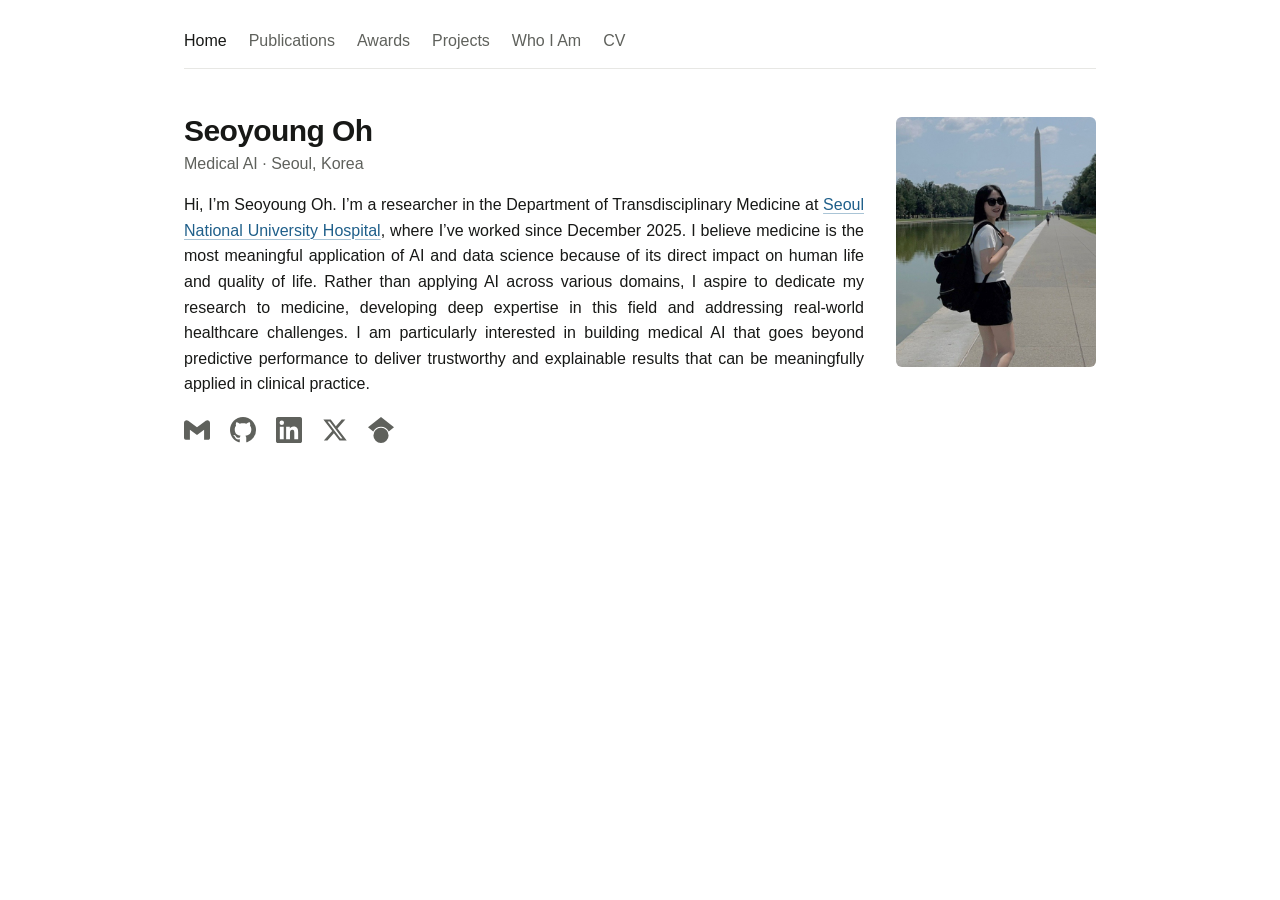
==== commit 0dd19590: "Split sections into pages and add GovTech award Keep only the intro on the home page and give public" ====
--- a/index.html
+++ b/index.html
@@ -28,9 +28,9 @@
 
   <nav class="top">
     <a href="index.html" aria-current="page">Home</a>
-    <a href="#publications">Publications</a>
-    <a href="#awards">Awards</a>
-    <a href="#projects">Projects</a>
+    <a href="publications.html">Publications</a>
+    <a href="awards.html">Awards</a>
+    <a href="projects.html">Projects</a>
     <a href="about.html">Who I Am</a>
     <a href="assets/pdf/SEOYOUNGOH_CV.pdf" target="_blank" rel="noopener">CV</a>
   </nav>
@@ -61,261 +61,6 @@
     </div>
   </section>
 
-  <section class="block" id="publications">
-    <h2>Publications</h2>
-
-    <h3 class="block-sub">Journal</h3>
-
-    <article class="entry">
-      <span class="when">2026</span>
-      <div>
-        <h4 class="entry-title">Development and Validation of Machine Learning Models for Predicting Operative Duration in Assisted Reproductive Technology Procedures</h4>
-        <p class="entry-org">BMC Medical Research Methodology</p>
-        <p class="entry-links">
-          <a href="https://link.springer.com/article/10.1186/s12874-026-02791-7" target="_blank" rel="noopener">Paper</a>
-        </p>
-      </div>
-    </article>
-
-    <h3 class="block-sub">Conferences</h3>
-
-    <article class="entry">
-      <span class="when">2026</span>
-      <div>
-        <h4 class="entry-title">Robust Single-Pass Uncertainty Quantification for Data-Scarce, Class-Imbalanced Medical Imaging via Ensemble Epistemic Uncertainty Distillation</h4>
-        <p class="entry-org">Kim JW, <strong>Oh, Seoyoung</strong>, Moon HG, Kim KM, Kim YG</p>
-        <p class="entry-org">Korean Society of Artificial Intelligence in Medicine (KoSAIM) · Poster Presentation · <strong>Best Poster Presentation Award</strong></p>
-      </div>
-    </article>
-
-    <article class="entry">
-      <span class="when">2026</span>
-      <div>
-        <h4 class="entry-title">On-device Three-Dimensional Breast Lesion Visualization from Multi-channel A-mode Ultrasound for Home Use</h4>
-        <p class="entry-org"><strong>Oh, Seoyoung</strong>, Kim JW, Moon HG, Lee YN, Kim SJ, Kim KM, Kim YG</p>
-        <p class="entry-org">Korean Society of Medical Informatics (KOSMI) · Poster Presentation</p>
-      </div>
-    </article>
-
-    <article class="entry">
-      <span class="when">2026</span>
-      <div>
-        <h4 class="entry-title">A Multi-channel-based Multiple Instance Learning Model for Early Breast Tumor Detection with Uncertainty Quantification for Improved Prediction Reliability</h4>
-        <p class="entry-org"><strong>Oh, Seoyoung</strong>, Lee, Y., Moon, H. G., Byeon, J., Jang, B., Kim, J., Kim, K. M., Kim, Y. G.</p>
-        <p class="entry-org">Korean Society of Medical Informatics (KOSMI) · Poster Presentation</p>
-      </div>
-    </article>
-
-    <article class="entry">
-      <span class="when">2026</span>
-      <div>
-        <h4 class="entry-title">A Multiple Instance Learning-based Deep Learning Model with Multi-channel Input for Early Detection of Breast Tumor</h4>
-        <p class="entry-org">Moon, H. G., Kim, Y. G., Byeon, J., Lee, Y., Kim, K. M., <strong>Oh, Seoyoung</strong></p>
-        <p class="entry-org">American Society of Clinical Oncology (ASCO) · Abstract Published Online</p>
-      </div>
-    </article>
-  </section>
-
-  <section class="block" id="awards">
-    <h2>Awards</h2>
-
-    <article class="entry">
-      <span class="when">2026</span>
-      <div>
-        <h3 class="entry-title">1st Place - Kookmin University College of Business Administration Career Portfolio Competition</h3>
-        <p class="entry-org">Kookmin University College of Business</p>
-      </div>
-    </article>
-
-    <article class="entry">
-      <span class="when">Oct 2026</span>
-      <div>
-        <h3 class="entry-title">3rd Place - Korea Clinical Datathon 2026</h3>
-        <p class="entry-org">Seoul National University Hospital (SNUH) · Massachusetts Institute of Technology (MIT)</p>
-        <p class="entry-desc">Development of an AI Agent to Identify the Causes of Elevated Liver Enzymes and Predict Outcomes in ICU Patients</p>
-        <p class="entry-links">
-          <a href="https://www.nursenews.co.kr/news/articleView.html?idxno=45310" target="_blank" rel="noopener">Press</a>
-        </p>
-      </div>
-    </article>
-
-    <article class="entry">
-      <span class="when">Jul 2026</span>
-      <div>
-        <h3 class="entry-title">Minister’s Award (1st Place) - 2026 AX Idea Competition</h3>
-        <p class="entry-org">Ministry of Climate, Energy and Environment · Individual</p>
-        <p class="entry-links">
-          <a href="https://www.etnews.com/20260705000007" target="_blank" rel="noopener">Press 1</a>
-          <a href="https://www.netzeronews.kr/news/articleView.html?idxno=5811" target="_blank" rel="noopener">Press 2</a>
-        </p>
-      </div>
-    </article>
-
-    <article class="entry">
-      <span class="when">May 2026</span>
-      <div>
-        <h3 class="entry-title">1st Place - KyungHee University Medical AI App Idea Competition</h3>
-        <p class="entry-org">KyungHee University Medical AI Convergence Talent Development Program</p>
-        <p class="entry-links">
-          <a href="https://aim.khu.ac.kr/board/event.php?ptype=view&idx=75&page=1&code=event" target="_blank" rel="noopener">Press</a>
-        </p>
-      </div>
-    </article>
-
-    <article class="entry">
-      <span class="when">Oct 2025</span>
-      <div>
-        <h3 class="entry-title">Kookmin Talent Award - 79th Anniversary Commemorative Student Award</h3>
-        <p class="entry-org">Kookmin University · President’s Commendation · Individual</p>
-        <p class="entry-links">
-          <a href="https://www.hani.co.kr/arti/economy/biznews/1224434.html" target="_blank" rel="noopener">Press</a>
-        </p>
-      </div>
-    </article>
-
-    <article class="entry">
-      <span class="when">Oct 2025</span>
-      <div>
-        <h3 class="entry-title">Story UP Scholarship, College of Business - 2nd Semester</h3>
-        <p class="entry-org">Kookmin University · Top Student, full tuition scholarship · Individual</p>
-      </div>
-    </article>
-
-    <article class="entry">
-      <span class="when">Aug 2025</span>
-      <div>
-        <h3 class="entry-title">2nd Place - Konyang Health Datathon (KHD)</h3>
-        <p class="entry-org">Konyang University Medical Center · Daejeon Techno Park · Individual</p>
-        <p class="entry-links">
-          <a href="https://www.docdocdoc.co.kr/news/articleView.html?idxno=3031407" target="_blank" rel="noopener">Press</a>
-        </p>
-      </div>
-    </article>
-
-    <article class="entry">
-      <span class="when">Jul 2025</span>
-      <div>
-        <h3 class="entry-title">2nd Place - 9th Digital Healthcare MEDICAL HACK</h3>
-        <p class="entry-org">Busan Metropolitan City · Pusan National University</p>
-        <p class="entry-links">
-          <a href="https://www.medworld.co.kr/news/articleView.html?idxno=248661" target="_blank" rel="noopener">Press</a>
-        </p>
-      </div>
-    </article>
-
-    <article class="entry">
-      <span class="when">Jun 2025</span>
-      <div>
-        <h3 class="entry-title">2nd Place - 2025 Chuncheon Generative AI Idea Competition</h3>
-        <p class="entry-org">Chuncheon City · Quest Research · Individual</p>
-        <p class="entry-links">
-          <a href="https://www.seoulilbo.com/news/articleView.html?idxno=751588" target="_blank" rel="noopener">Press</a>
-        </p>
-      </div>
-    </article>
-
-    <article class="entry">
-      <span class="when">May 2025</span>
-      <div>
-        <h3 class="entry-title">Grand Prize - College of Business Startup Competition</h3>
-        <p class="entry-org">Kookmin University · Individual</p>
-      </div>
-    </article>
-
-    <article class="entry">
-      <span class="when">Nov 2024</span>
-      <div>
-        <h3 class="entry-title">4th Place - 2nd Kookmin University AI &amp; Big Data Analytics Competition</h3>
-        <p class="entry-org">Kookmin University Graduate School of Business</p>
-        <p class="entry-links">
-          <a href="https://www.hani.co.kr/arti/economy/biznews/1173668.html" target="_blank" rel="noopener">Press</a>
-        </p>
-      </div>
-    </article>
-
-    <article class="entry">
-      <span class="when">Oct 2023</span>
-      <div>
-        <h3 class="entry-title">Encouragement Award - Climate Change Response Business Idea Competition</h3>
-      </div>
-    </article>
-  </section>
-
-  <section class="block" id="projects">
-    <h2>Projects</h2>
-
-    <article class="entry">
-      <span class="when">Apr 2026 - Present</span>
-      <div>
-        <h3 class="entry-title">Onmom - A Postpartum Recovery Management Platform Bridging the Postpartum Care Gap Through Clinical Evidence and Public Resource Integration</h3>
-        <ul class="entry-list">
-          <li>Advanced to the Second Round of the 2026 GovTech Startup Competition, hosted by the Ministry of Science and ICT (Ongoing)</li>
-          <li>Advanced to Round 1 of the 2026 Modu's Startup Program, hosted by the Ministry of SMEs and Startups (Ongoing)</li>
-          <li>Kyung Hee Medical Center and Kyung Hee University Hospital at Gangdong: Initial contact established; Proof of Concept (PoC) preparation underway.</li>
-        </ul>
-        <p class="entry-links">
-          <a href="https://onmoom.com/" target="_blank" rel="noopener">Website</a>
-        </p>
-      </div>
-    </article>
-
-    <article class="entry">
-      <span class="when">Nov 2025 - Jun 2026</span>
-      <div>
-        <h3 class="entry-title">SonoCube - AI Software for Assisting Cardiac Ultrasound (Echocardiography) Analysis</h3>
-        <p class="entry-org">Personal Project</p>
-        <p class="entry-links">
-          <a href="https://medix-ai.github.io/sonocube/" target="_blank" rel="noopener">Demo</a>
-        </p>
-      </div>
-    </article>
-
-    <article class="entry">
-      <span class="when">Sep - Dec 2025</span>
-      <div>
-        <h3 class="entry-title">From Gaze to Data: Creating New Marketing Insights</h3>
-        <p class="entry-org">Capstone · Major Project</p>
-        <p class="entry-links">
-          <a href="https://github.com/5seoyoung/gaze2data" target="_blank" rel="noopener">GitHub</a>
-          <a href="assets/pdf/from-gaze-to-data.pdf" target="_blank" rel="noopener">Paper</a>
-        </p>
-      </div>
-    </article>
-
-    <article class="entry">
-      <span class="when">Apr - Aug 2025</span>
-      <div>
-        <h3 class="entry-title">MediRelay - Change Summarization System for Clinical Handover Between Medical Staff</h3>
-        <p class="entry-org">Startup Team</p>
-        <ul class="entry-list">
-          <li>Seoul AI Hub - Seoul AI Young Track (SAY): final selection &amp; completion</li>
-          <li>Yonsei University Y-Compass Student Startup Team: final selection (Grade A completion)</li>
-          <li>9th Digital Healthcare MEDICAL HACK 2025, Pusan National University Hospital: 2nd Place (PNU President's Award)</li>
-          <li>Promising Student Startup Team U-300+: final selection &amp; completion (Ministry of Education)</li>
-        </ul>
-        <p class="entry-links">
-          <a href="https://unleashed-oil-858.notion.site/medix-medirelay" target="_blank" rel="noopener">Notion</a>
-        </p>
-      </div>
-    </article>
-
-    <article class="entry">
-      <span class="when">Jul - Aug 2025</span>
-      <div>
-        <h3 class="entry-title">Real-time Parking Guidance System via CCTV Object Detection and Space Prediction</h3>
-        <p class="entry-org">X:AI Advanced Session · Toy Project</p>
-        <p class="entry-links">
-          <a href="https://github.com/5seoyoung/KMU-Smart-Parking-Monitor" target="_blank" rel="noopener">GitHub</a>
-          <a href="https://cms.kookmin.ac.kr/kmu-xai/intro/project_.do?mode=view&articleNo=5929564&article.offset=10&articleLimit=10" target="_blank" rel="noopener">Article</a>
-        </p>
-      </div>
-    </article>
-  </section>
-
-  <footer>
-    <span>Last updated November 2026</span>
-  </footer>
-
 </main>
 
 </body>
--- a/assets/css/home.css
+++ b/assets/css/home.css
@@ -30,70 +30,6 @@
 .links a:hover { color: var(--ink); }
 .links svg { display: block; width: 26px; height: 26px; fill: currentColor; }
 
-/* ---------- sections ---------- */
-
-.block { margin-top: 52px; }
-
-.block-sub {
-  margin: 26px 0 0;
-  font-size: 15px;
-  font-weight: 600;
-  color: var(--soft);
-}
-
-/* ---------- entries: date on the left, details on the right ---------- */
-
-.entry {
-  display: grid;
-  grid-template-columns: 148px minmax(0, 1fr);
-  gap: 0 16px;
-  margin-top: 18px;
-}
-
-.when {
-  font-size: 14px;
-  line-height: 1.7;
-  color: var(--soft);
-  font-variant-numeric: tabular-nums;
-}
-
-.entry-title {
-  margin: 0;
-  font-size: 16px;
-  font-weight: 500;
-  line-height: 1.5;
-}
-
-.entry-org {
-  margin: 0;
-  font-size: 15px;
-  color: var(--soft);
-}
-
-.entry-org strong { font-weight: 500; color: var(--ink); }
-
-.entry-desc {
-  margin: 6px 0 0;
-  font-size: 15px;
-  color: var(--soft);
-  text-wrap: pretty;
-}
-
-.entry-list {
-  margin: 6px 0 0;
-  padding-left: 18px;
-  font-size: 15px;
-  color: var(--soft);
-}
-
-.entry-links {
-  margin: 2px 0 0;
-  display: flex;
-  flex-wrap: wrap;
-  gap: 0 14px;
-  font-size: 15px;
-}
-
 /* ---------- responsive ---------- */
 
 @media (max-width: 560px) {
@@ -106,6 +42,4 @@
     object-position: 50% 25%;
   }
   .intro p:not(.role) { clear: both; text-align: left; }
-  .block { margin-top: 40px; }
-  .entry { grid-template-columns: minmax(0, 1fr); }
 }
